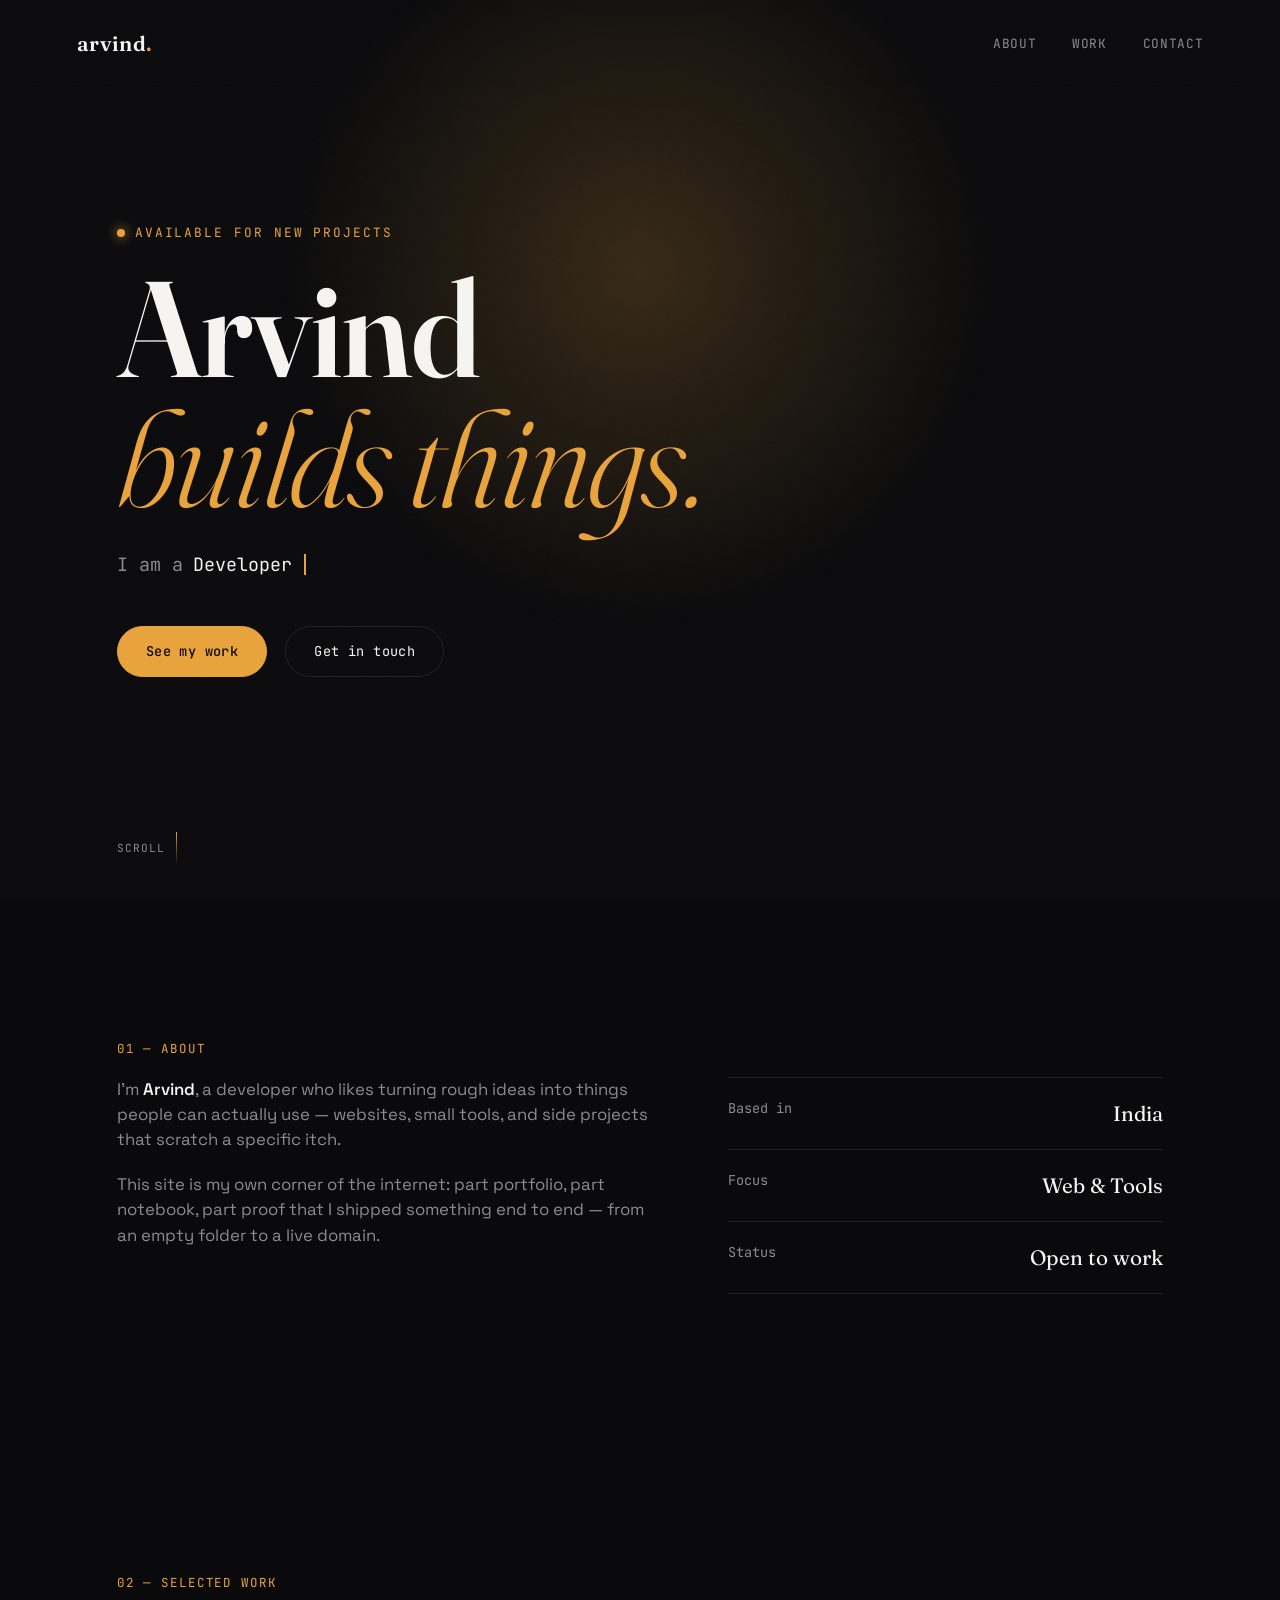
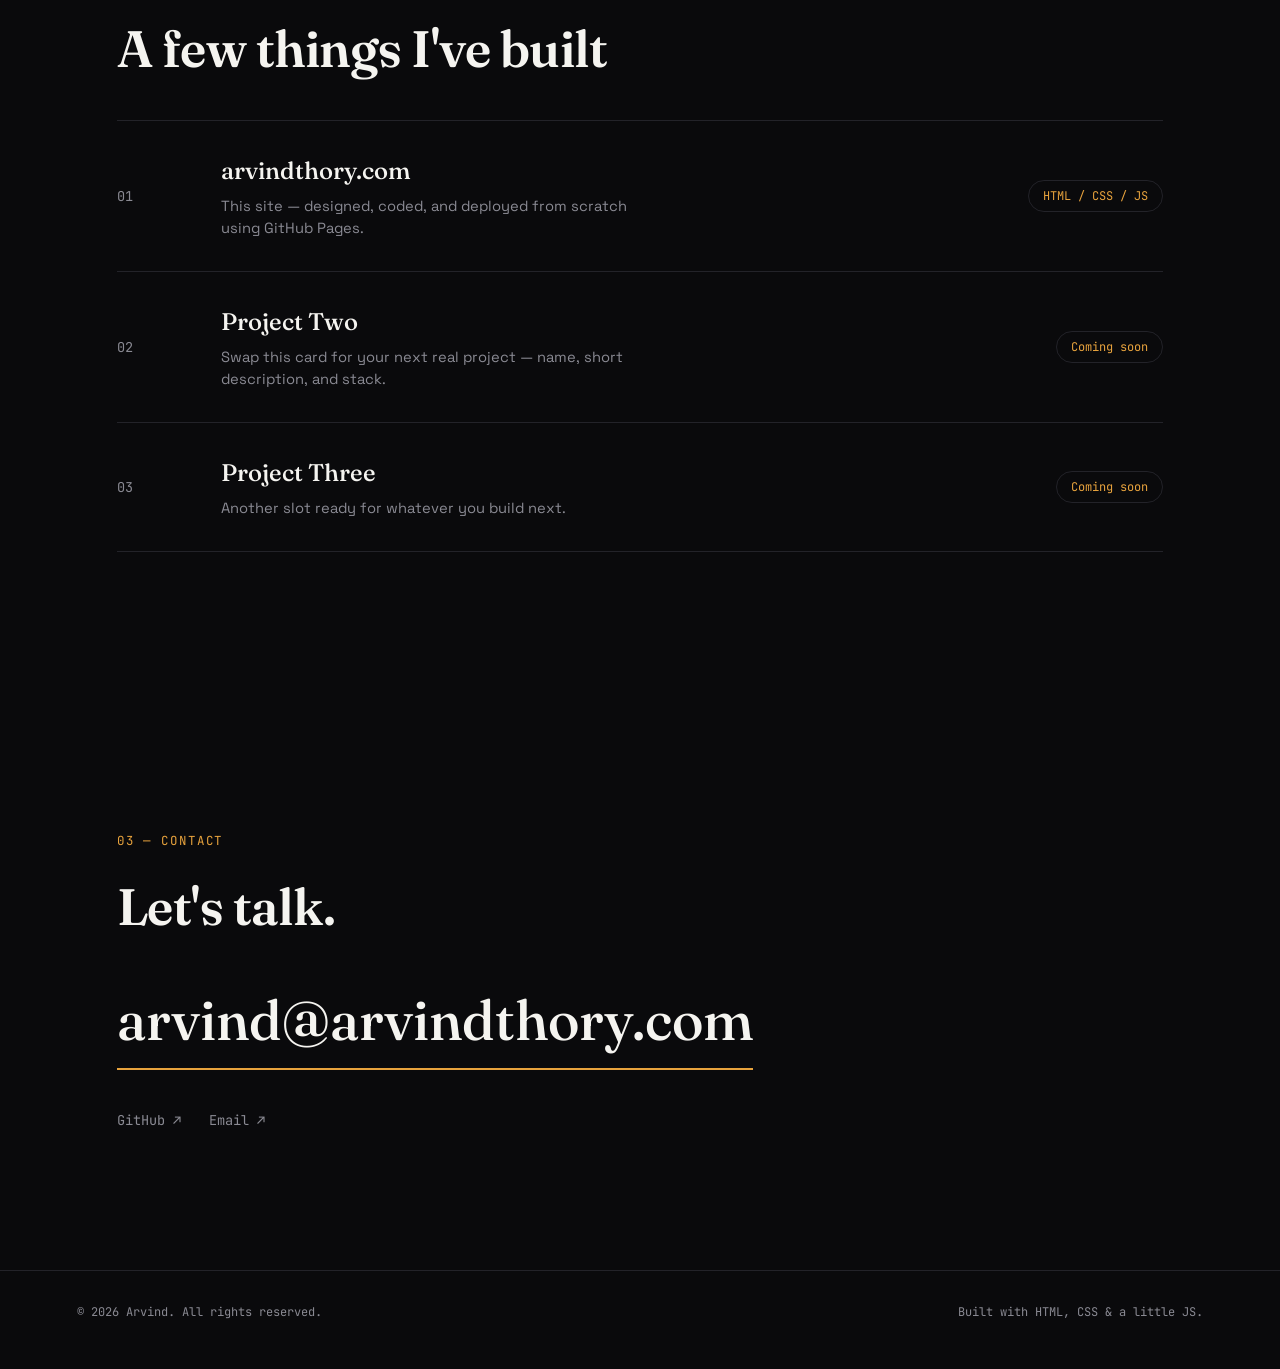
==== index.html @ 9f810dea "First version of my website" ====
<!DOCTYPE html>
<html lang="en">
<head>
<meta charset="UTF-8">
<meta name="viewport" content="width=device-width, initial-scale=1.0">
<title>Arvind — Builder & Developer</title>
<meta name="description" content="Personal site of Arvind — developer, builder, and maker.">
<link rel="preconnect" href="https://fonts.googleapis.com">
<link rel="preconnect" href="https://fonts.gstatic.com" crossorigin>
<link href="https://fonts.googleapis.com/css2?family=Fraunces:opsz,wght@9..144,300;9..144,500;9..144,600;9..144,700&family=Space+Grotesk:wght@400;500;600&family=JetBrains+Mono:wght@400;500&display=swap" rel="stylesheet">
<style>
  :root{
    --bg:#0a0a0c;
    --surface:#131317;
    --surface-2:#1a1a20;
    --text:#f5f4f0;
    --muted:#8a8a93;
    --line:#232329;
    --accent:#e8a33d;
    --accent-dim:#e8a33d33;
    --serif:'Fraunces', serif;
    --sans:'Space Grotesk', sans-serif;
    --mono:'JetBrains Mono', monospace;
  }

  *{ margin:0; padding:0; box-sizing:border-box; }

  html{ scroll-behavior:smooth; }

  body{
    background:var(--bg);
    color:var(--text);
    font-family:var(--sans);
    line-height:1.5;
    overflow-x:hidden;
  }

  a{ color:inherit; text-decoration:none; }

  ::selection{ background:var(--accent); color:#0a0a0c; }

  /* ---------- glow / signature background ---------- */
  #glow{
    position:fixed;
    inset:0;
    z-index:0;
    pointer-events:none;
    background:
      radial-gradient(600px circle at var(--x,50%) var(--y,30%), var(--accent-dim), transparent 60%);
    transition:background 0.2s ease-out;
  }

  .noise{
    position:fixed;
    inset:0;
    z-index:1;
    pointer-events:none;
    opacity:0.035;
    background-image:url("data:image/svg+xml,%3Csvg xmlns='http://www.w3.org/2000/svg' width='120' height='120'%3E%3Cfilter id='n'%3E%3CfeTurbulence type='fractalNoise' baseFrequency='0.9' numOctaves='2' stitchTiles='stitch'/%3E%3C/filter%3E%3Crect width='100%25' height='100%25' filter='url(%23n)'/%3E%3C/svg%3E");
  }

  /* ---------- nav ---------- */
  nav{
    position:fixed;
    top:0; left:0; right:0;
    z-index:50;
    display:flex;
    align-items:center;
    justify-content:space-between;
    padding:28px 6vw;
    backdrop-filter:blur(6px);
  }

  .logo{
    font-family:var(--serif);
    font-weight:600;
    font-size:1.3rem;
    letter-spacing:0.02em;
  }

  .logo span{ color:var(--accent); }

  .nav-links{
    display:flex;
    gap:36px;
    font-family:var(--mono);
    font-size:0.8rem;
    letter-spacing:0.05em;
    text-transform:uppercase;
    color:var(--muted);
  }

  .nav-links a{ transition:color 0.2s ease; }
  .nav-links a:hover{ color:var(--text); }

  @media(max-width:640px){
    .nav-links{ display:none; }
  }

  /* ---------- hero ---------- */
  .hero{
    position:relative;
    z-index:2;
    min-height:100vh;
    display:flex;
    flex-direction:column;
    justify-content:center;
    padding:0 6vw;
  }

  .eyebrow{
    font-family:var(--mono);
    font-size:0.8rem;
    letter-spacing:0.15em;
    text-transform:uppercase;
    color:var(--accent);
    margin-bottom:22px;
    display:flex;
    align-items:center;
    gap:10px;
  }

  .eyebrow::before{
    content:'';
    width:8px; height:8px;
    border-radius:50%;
    background:var(--accent);
    box-shadow:0 0 12px var(--accent);
    animation:pulse 2s infinite ease-in-out;
  }

  @keyframes pulse{
    0%,100%{ opacity:1; }
    50%{ opacity:0.4; }
  }

  h1{
    font-family:var(--serif);
    font-weight:600;
    font-size:clamp(3.2rem, 11vw, 8.5rem);
    line-height:0.95;
    letter-spacing:-0.01em;
  }

  h1 em{
    font-style:italic;
    font-weight:300;
    color:var(--accent);
  }

  .role-line{
    margin-top:28px;
    font-family:var(--mono);
    font-size:clamp(0.95rem, 2vw, 1.15rem);
    color:var(--muted);
    display:flex;
    gap:10px;
    align-items:center;
  }

  #role{ color:var(--text); }

  .cursor{
    display:inline-block;
    width:2px;
    height:1.1em;
    background:var(--accent);
    vertical-align:middle;
    margin-left:2px;
    animation:blink 1s steps(1) infinite;
  }

  @keyframes blink{ 50%{ opacity:0; } }

  .hero-actions{
    margin-top:48px;
    display:flex;
    gap:18px;
    flex-wrap:wrap;
  }

  .btn{
    padding:14px 28px;
    border-radius:999px;
    font-family:var(--mono);
    font-size:0.85rem;
    letter-spacing:0.03em;
    border:1px solid var(--line);
    transition:all 0.25s ease;
  }

  .btn-solid{
    background:var(--accent);
    color:#0a0a0c;
    border-color:var(--accent);
    font-weight:500;
  }

  .btn-solid:hover{ transform:translateY(-2px); box-shadow:0 8px 24px var(--accent-dim); }

  .btn-ghost:hover{ border-color:var(--accent); color:var(--accent); }

  .scroll-hint{
    position:absolute;
    bottom:36px;
    left:6vw;
    font-family:var(--mono);
    font-size:0.7rem;
    color:var(--muted);
    letter-spacing:0.1em;
    text-transform:uppercase;
    display:flex;
    align-items:center;
    gap:10px;
  }

  .scroll-hint::after{
    content:'';
    width:1px; height:32px;
    background:linear-gradient(var(--accent), transparent);
    animation:drop 1.8s infinite ease-in-out;
  }

  @keyframes drop{
    0%{ transform:scaleY(0); transform-origin:top; }
    50%{ transform:scaleY(1); transform-origin:top; }
    50.1%{ transform-origin:bottom; }
    100%{ transform:scaleY(0); transform-origin:bottom; }
  }

  /* ---------- section shared ---------- */
  section{
    position:relative;
    z-index:2;
    padding:140px 6vw;
    max-width:1200px;
    margin:0 auto;
  }

  .label{
    font-family:var(--mono);
    font-size:0.78rem;
    letter-spacing:0.15em;
    text-transform:uppercase;
    color:var(--accent);
    margin-bottom:18px;
  }

  h2{
    font-family:var(--serif);
    font-weight:600;
    font-size:clamp(2rem, 4.5vw, 3.2rem);
    margin-bottom:32px;
    letter-spacing:-0.01em;
  }

  /* ---------- about ---------- */
  .about-grid{
    display:grid;
    grid-template-columns:1.1fr 0.9fr;
    gap:80px;
    align-items:start;
  }

  @media(max-width:800px){
    .about-grid{ grid-template-columns:1fr; gap:40px; }
  }

  .about-text p{
    color:var(--muted);
    font-size:1.05rem;
    max-width:52ch;
    margin-bottom:20px;
  }

  .about-text strong{ color:var(--text); font-weight:600; }

  .stat-list{
    display:flex;
    flex-direction:column;
    gap:0;
    border-top:1px solid var(--line);
  }

  .stat{
    display:flex;
    justify-content:space-between;
    padding:20px 0;
    border-bottom:1px solid var(--line);
  }

  .stat-label{ color:var(--muted); font-family:var(--mono); font-size:0.85rem; }
  .stat-value{ font-family:var(--serif); font-size:1.3rem; }

  /* ---------- work ---------- */
  .work-list{
    display:flex;
    flex-direction:column;
  }

  .work-item{
    display:grid;
    grid-template-columns:80px 1fr auto;
    gap:24px;
    align-items:center;
    padding:32px 0;
    border-top:1px solid var(--line);
    transition:padding-left 0.3s ease;
  }

  .work-list .work-item:last-child{ border-bottom:1px solid var(--line); }

  .work-item:hover{
    padding-left:16px;
    background:linear-gradient(90deg, var(--accent-dim), transparent);
  }

  .work-index{
    font-family:var(--mono);
    color:var(--muted);
    font-size:0.85rem;
  }

  .work-name{
    font-family:var(--serif);
    font-size:1.5rem;
    font-weight:500;
  }

  .work-desc{
    color:var(--muted);
    font-size:0.92rem;
    margin-top:6px;
    max-width:48ch;
  }

  .work-tag{
    font-family:var(--mono);
    font-size:0.75rem;
    color:var(--accent);
    white-space:nowrap;
    border:1px solid var(--line);
    padding:6px 14px;
    border-radius:999px;
  }

  @media(max-width:700px){
    .work-item{ grid-template-columns:1fr; gap:8px; }
    .work-tag{ width:fit-content; }
  }

  /* ---------- contact ---------- */
  .contact-block{
    text-align:left;
  }

  .contact-email{
    font-family:var(--serif);
    font-size:clamp(1.8rem, 6vw, 3.5rem);
    font-weight:500;
    display:inline-block;
    border-bottom:2px solid var(--accent);
    padding-bottom:6px;
    transition:color 0.25s ease;
  }

  .contact-email:hover{ color:var(--accent); }

  .contact-links{
    margin-top:40px;
    display:flex;
    gap:28px;
    flex-wrap:wrap;
  }

  .contact-links a{
    font-family:var(--mono);
    font-size:0.85rem;
    color:var(--muted);
    display:flex;
    align-items:center;
    gap:8px;
  }

  .contact-links a:hover{ color:var(--text); }

  footer{
    position:relative;
    z-index:2;
    padding:32px 6vw 48px;
    display:flex;
    justify-content:space-between;
    font-family:var(--mono);
    font-size:0.75rem;
    color:var(--muted);
    border-top:1px solid var(--line);
    flex-wrap:wrap;
    gap:12px;
  }

  .reveal{
    opacity:0;
    transform:translateY(24px);
    transition:opacity 0.8s ease, transform 0.8s ease;
  }

  .reveal.in{
    opacity:1;
    transform:translateY(0);
  }
</style>
</head>
<body>

<div id="glow"></div>
<div class="noise"></div>

<nav>
  <div class="logo">arvind<span>.</span></div>
  <div class="nav-links">
    <a href="#about">About</a>
    <a href="#work">Work</a>
    <a href="#contact">Contact</a>
  </div>
</nav>

<section class="hero">
  <div class="eyebrow">Available for new projects</div>
  <h1>Arvind<br><em>builds things.</em></h1>
  <div class="role-line">
    <span>I am a</span><span id="role">Developer</span><span class="cursor"></span>
  </div>
  <div class="hero-actions">
    <a href="#work" class="btn btn-solid">See my work</a>
    <a href="#contact" class="btn btn-ghost">Get in touch</a>
  </div>
  <div class="scroll-hint">Scroll</div>
</section>

<section id="about">
  <div class="label">01 — About</div>
  <div class="about-grid reveal">
    <div class="about-text">
      <p>I'm <strong>Arvind</strong>, a developer who likes turning rough ideas into things people can actually use — websites, small tools, and side projects that scratch a specific itch.</p>
      <p>This site is my own corner of the internet: part portfolio, part notebook, part proof that I shipped something end to end — from an empty folder to a live domain.</p>
    </div>
    <div class="stat-list">
      <div class="stat"><span class="stat-label">Based in</span><span class="stat-value">India</span></div>
      <div class="stat"><span class="stat-label">Focus</span><span class="stat-value">Web & Tools</span></div>
      <div class="stat"><span class="stat-label">Status</span><span class="stat-value">Open to work</span></div>
    </div>
  </div>
</section>

<section id="work">
  <div class="label">02 — Selected work</div>
  <h2 class="reveal">A few things I've built</h2>
  <div class="work-list reveal">
    <div class="work-item">
      <span class="work-index">01</span>
      <div>
        <div class="work-name">arvindthory.com</div>
        <div class="work-desc">This site — designed, coded, and deployed from scratch using GitHub Pages.</div>
      </div>
      <span class="work-tag">HTML / CSS / JS</span>
    </div>
    <div class="work-item">
      <span class="work-index">02</span>
      <div>
        <div class="work-name">Project Two</div>
        <div class="work-desc">Swap this card for your next real project — name, short description, and stack.</div>
      </div>
      <span class="work-tag">Coming soon</span>
    </div>
    <div class="work-item">
      <span class="work-index">03</span>
      <div>
        <div class="work-name">Project Three</div>
        <div class="work-desc">Another slot ready for whatever you build next.</div>
      </div>
      <span class="work-tag">Coming soon</span>
    </div>
  </div>
</section>

<section id="contact">
  <div class="label">03 — Contact</div>
  <div class="contact-block reveal">
    <h2>Let's talk.</h2>
    <a class="contact-email" href="mailto:arvind@arvindthory.com">arvind@arvindthory.com</a>
    <div class="contact-links">
      <a href="https://github.com/arvind" target="_blank" rel="noopener">GitHub ↗</a>
      <a href="mailto:arvind@arvindthory.com">Email ↗</a>
    </div>
  </div>
</section>

<footer>
  <span>© <span id="year"></span> Arvind. All rights reserved.</span>
  <span>Built with HTML, CSS & a little JS.</span>
</footer>

<script>
  // Rotating role text
  const roles = ["Developer", "Builder", "Problem Solver", "Learner"];
  const roleEl = document.getElementById('role');
  let ri = 0, ci = 0, deleting = false;

  function typeLoop(){
    const current = roles[ri];
    if(!deleting){
      ci++;
      roleEl.textContent = current.slice(0, ci);
      if(ci === current.length){
        deleting = true;
        setTimeout(typeLoop, 1400);
        return;
      }
    } else {
      ci--;
      roleEl.textContent = current.slice(0, ci);
      if(ci === 0){
        deleting = false;
        ri = (ri + 1) % roles.length;
      }
    }
    setTimeout(typeLoop, deleting ? 45 : 80);
  }
  typeLoop();

  // Glow follows mouse
  const glow = document.getElementById('glow');
  window.addEventListener('mousemove', (e) => {
    const x = (e.clientX / window.innerWidth) * 100;
    const y = (e.clientY / window.innerHeight) * 100;
    glow.style.setProperty('--x', x + '%');
    glow.style.setProperty('--y', y + '%');
  });

  // Reveal on scroll
  const revealEls = document.querySelectorAll('.reveal');
  const observer = new IntersectionObserver((entries) => {
    entries.forEach(entry => {
      if(entry.isIntersecting){
        entry.target.classList.add('in');
        observer.unobserve(entry.target);
      }
    });
  }, { threshold: 0.15 });
  revealEls.forEach(el => observer.observe(el));

  // Footer year
  document.getElementById('year').textContent = new Date().getFullYear();
</script>

</body>
</html>
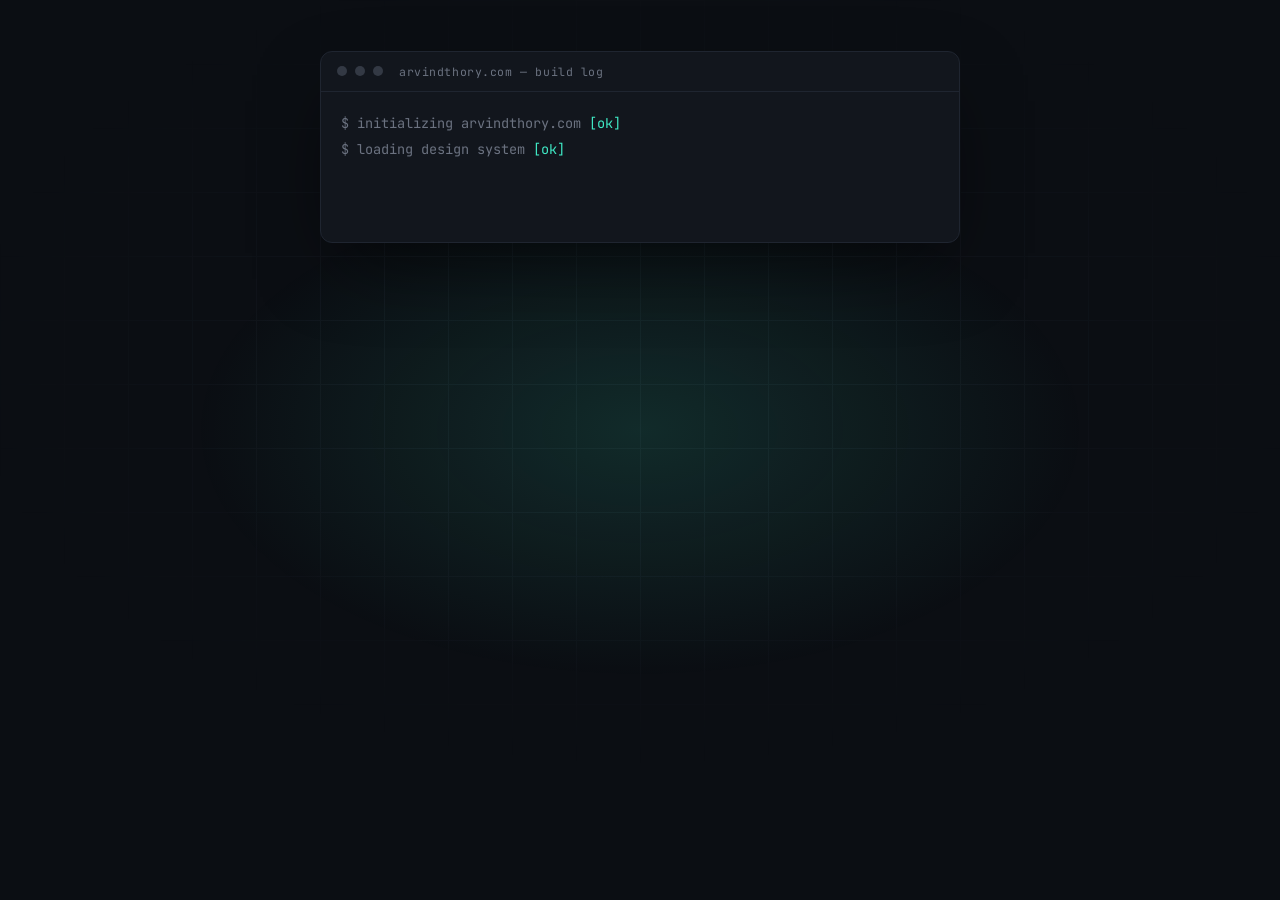
==== commit 3801f883: "Add coming soon page" ====
--- a/index.html
+++ b/index.html
@@ -3,553 +3,375 @@
 <head>
 <meta charset="UTF-8">
 <meta name="viewport" content="width=device-width, initial-scale=1.0">
-<title>Arvind — Builder & Developer</title>
-<meta name="description" content="Personal site of Arvind — developer, builder, and maker.">
+<title>Arvind — Coming Soon</title>
+<meta name="description" content="Arvind's site is being built. Coming soon.">
 <link rel="preconnect" href="https://fonts.googleapis.com">
 <link rel="preconnect" href="https://fonts.gstatic.com" crossorigin>
-<link href="https://fonts.googleapis.com/css2?family=Fraunces:opsz,wght@9..144,300;9..144,500;9..144,600;9..144,700&family=Space+Grotesk:wght@400;500;600&family=JetBrains+Mono:wght@400;500&display=swap" rel="stylesheet">
+<link href="https://fonts.googleapis.com/css2?family=Space+Grotesk:wght@400;500;600;700&family=JetBrains+Mono:wght@400;500&display=swap" rel="stylesheet">
 <style>
   :root{
-    --bg:#0a0a0c;
-    --surface:#131317;
-    --surface-2:#1a1a20;
-    --text:#f5f4f0;
-    --muted:#8a8a93;
-    --line:#232329;
-    --accent:#e8a33d;
-    --accent-dim:#e8a33d33;
-    --serif:'Fraunces', serif;
+    --bg:#0b0e13;
+    --surface:#12161d;
+    --line:#1f2530;
+    --text:#eef1f5;
+    --muted:#6b7280;
+    --accent:#3fe8c4;
+    --accent-dim:#3fe8c422;
     --sans:'Space Grotesk', sans-serif;
     --mono:'JetBrains Mono', monospace;
   }
 
   *{ margin:0; padding:0; box-sizing:border-box; }
 
-  html{ scroll-behavior:smooth; }
+  html,body{ height:100%; }
 
   body{
     background:var(--bg);
     color:var(--text);
     font-family:var(--sans);
-    line-height:1.5;
-    overflow-x:hidden;
-  }
-
-  a{ color:inherit; text-decoration:none; }
-
-  ::selection{ background:var(--accent); color:#0a0a0c; }
-
-  /* ---------- glow / signature background ---------- */
-  #glow{
+    display:flex;
+    align-items:center;
+    justify-content:center;
+    min-height:100vh;
+    padding:24px;
+    position:relative;
+    overflow:hidden;
+  }
+
+  a{ color:inherit; }
+
+  /* faint grid backdrop */
+  .grid-bg{
     position:fixed;
     inset:0;
     z-index:0;
+    background-image:
+      linear-gradient(var(--line) 1px, transparent 1px),
+      linear-gradient(90deg, var(--line) 1px, transparent 1px);
+    background-size:64px 64px;
+    opacity:0.35;
+    mask-image:radial-gradient(ellipse 70% 60% at 50% 40%, black 30%, transparent 75%);
+  }
+
+  .glow{
+    position:fixed;
+    top:20%; left:50%;
+    width:900px; height:500px;
+    transform:translateX(-50%);
+    background:radial-gradient(ellipse, var(--accent-dim), transparent 70%);
+    z-index:0;
     pointer-events:none;
-    background:
-      radial-gradient(600px circle at var(--x,50%) var(--y,30%), var(--accent-dim), transparent 60%);
-    transition:background 0.2s ease-out;
-  }
-
-  .noise{
-    position:fixed;
-    inset:0;
-    z-index:1;
-    pointer-events:none;
-    opacity:0.035;
-    background-image:url("data:image/svg+xml,%3Csvg xmlns='http://www.w3.org/2000/svg' width='120' height='120'%3E%3Cfilter id='n'%3E%3CfeTurbulence type='fractalNoise' baseFrequency='0.9' numOctaves='2' stitchTiles='stitch'/%3E%3C/filter%3E%3Crect width='100%25' height='100%25' filter='url(%23n)'/%3E%3C/svg%3E");
-  }
-
-  /* ---------- nav ---------- */
-  nav{
-    position:fixed;
-    top:0; left:0; right:0;
-    z-index:50;
-    display:flex;
-    align-items:center;
-    justify-content:space-between;
-    padding:28px 6vw;
-    backdrop-filter:blur(6px);
-  }
-
-  .logo{
-    font-family:var(--serif);
-    font-weight:600;
-    font-size:1.3rem;
-    letter-spacing:0.02em;
-  }
-
-  .logo span{ color:var(--accent); }
-
-  .nav-links{
-    display:flex;
-    gap:36px;
-    font-family:var(--mono);
-    font-size:0.8rem;
-    letter-spacing:0.05em;
-    text-transform:uppercase;
-    color:var(--muted);
-  }
-
-  .nav-links a{ transition:color 0.2s ease; }
-  .nav-links a:hover{ color:var(--text); }
-
-  @media(max-width:640px){
-    .nav-links{ display:none; }
-  }
-
-  /* ---------- hero ---------- */
-  .hero{
+  }
+
+  .stage{
     position:relative;
     z-index:2;
-    min-height:100vh;
-    display:flex;
-    flex-direction:column;
-    justify-content:center;
-    padding:0 6vw;
-  }
+    width:100%;
+    max-width:640px;
+  }
+
+  /* ---------- terminal boot block ---------- */
+  .terminal{
+    background:var(--surface);
+    border:1px solid var(--line);
+    border-radius:12px;
+    overflow:hidden;
+    box-shadow:0 30px 80px -20px rgba(0,0,0,0.6);
+  }
+
+  .term-bar{
+    display:flex;
+    align-items:center;
+    gap:8px;
+    padding:12px 16px;
+    border-bottom:1px solid var(--line);
+  }
+
+  .dot{ width:10px; height:10px; border-radius:50%; background:#333944; }
+
+  .term-title{
+    margin-left:8px;
+    font-family:var(--mono);
+    font-size:0.72rem;
+    color:var(--muted);
+    letter-spacing:0.05em;
+  }
+
+  .term-body{
+    padding:22px 20px 26px;
+    font-family:var(--mono);
+    font-size:0.85rem;
+    color:var(--muted);
+    min-height:150px;
+  }
+
+  .term-body .line{
+    opacity:0;
+    margin-bottom:8px;
+    animation:appear 0.3s forwards;
+  }
+
+  .term-body .line .ok{ color:var(--accent); }
+  .term-body .line .path{ color:var(--text); }
+
+  @keyframes appear{ to{ opacity:1; } }
+
+  .cursor-line{
+    display:inline-block;
+    width:8px; height:14px;
+    background:var(--accent);
+    vertical-align:middle;
+    margin-left:4px;
+    animation:blink 0.9s steps(1) infinite;
+  }
+
+  @keyframes blink{ 50%{ opacity:0; } }
+
+  /* ---------- reveal content (hidden until boot finishes) ---------- */
+  .reveal{
+    margin-top:40px;
+    opacity:0;
+    transform:translateY(16px);
+    transition:opacity 0.7s ease, transform 0.7s ease;
+  }
+
+  .reveal.show{ opacity:1; transform:translateY(0); }
 
   .eyebrow{
     font-family:var(--mono);
-    font-size:0.8rem;
+    font-size:0.75rem;
     letter-spacing:0.15em;
     text-transform:uppercase;
     color:var(--accent);
-    margin-bottom:22px;
     display:flex;
     align-items:center;
     gap:10px;
+    margin-bottom:18px;
   }
 
   .eyebrow::before{
     content:'';
-    width:8px; height:8px;
+    width:7px; height:7px;
     border-radius:50%;
     background:var(--accent);
-    box-shadow:0 0 12px var(--accent);
+    box-shadow:0 0 10px var(--accent);
     animation:pulse 2s infinite ease-in-out;
   }
 
-  @keyframes pulse{
-    0%,100%{ opacity:1; }
-    50%{ opacity:0.4; }
-  }
+  @keyframes pulse{ 0%,100%{opacity:1;} 50%{opacity:0.35;} }
 
   h1{
-    font-family:var(--serif);
+    font-size:clamp(2.6rem, 8vw, 4.4rem);
+    font-weight:700;
+    line-height:1;
+    letter-spacing:-0.02em;
+  }
+
+  h1 span{ color:var(--accent); }
+
+  p.sub{
+    margin-top:18px;
+    color:var(--muted);
+    font-size:1.02rem;
+    max-width:46ch;
+    line-height:1.6;
+  }
+
+  /* progress bar */
+  .progress-wrap{
+    margin-top:32px;
+  }
+
+  .progress-labels{
+    display:flex;
+    justify-content:space-between;
+    font-family:var(--mono);
+    font-size:0.72rem;
+    color:var(--muted);
+    margin-bottom:8px;
+    text-transform:uppercase;
+    letter-spacing:0.05em;
+  }
+
+  .progress-track{
+    height:6px;
+    background:var(--surface);
+    border:1px solid var(--line);
+    border-radius:99px;
+    overflow:hidden;
+  }
+
+  .progress-fill{
+    height:100%;
+    width:0%;
+    background:linear-gradient(90deg, var(--accent), #2bb8a0);
+    border-radius:99px;
+    transition:width 1.6s cubic-bezier(.4,0,.2,1);
+  }
+
+  /* notify form */
+  .notify{
+    margin-top:36px;
+    display:flex;
+    gap:10px;
+    flex-wrap:wrap;
+  }
+
+  .notify input{
+    flex:1;
+    min-width:200px;
+    background:var(--surface);
+    border:1px solid var(--line);
+    color:var(--text);
+    padding:14px 16px;
+    border-radius:8px;
+    font-family:var(--sans);
+    font-size:0.92rem;
+    outline:none;
+    transition:border-color 0.2s ease;
+  }
+
+  .notify input:focus{ border-color:var(--accent); }
+  .notify input::placeholder{ color:var(--muted); }
+
+  .notify button{
+    padding:14px 24px;
+    border-radius:8px;
+    border:1px solid var(--accent);
+    background:var(--accent);
+    color:#0b0e13;
+    font-family:var(--sans);
     font-weight:600;
-    font-size:clamp(3.2rem, 11vw, 8.5rem);
-    line-height:0.95;
-    letter-spacing:-0.01em;
-  }
-
-  h1 em{
-    font-style:italic;
-    font-weight:300;
+    font-size:0.92rem;
+    cursor:pointer;
+    transition:transform 0.2s ease, opacity 0.2s ease;
+  }
+
+  .notify button:hover{ transform:translateY(-2px); }
+
+  .notify-msg{
+    margin-top:12px;
+    font-family:var(--mono);
+    font-size:0.78rem;
     color:var(--accent);
-  }
-
-  .role-line{
-    margin-top:28px;
-    font-family:var(--mono);
-    font-size:clamp(0.95rem, 2vw, 1.15rem);
-    color:var(--muted);
-    display:flex;
-    gap:10px;
-    align-items:center;
-  }
-
-  #role{ color:var(--text); }
-
-  .cursor{
-    display:inline-block;
-    width:2px;
-    height:1.1em;
-    background:var(--accent);
-    vertical-align:middle;
-    margin-left:2px;
-    animation:blink 1s steps(1) infinite;
-  }
-
-  @keyframes blink{ 50%{ opacity:0; } }
-
-  .hero-actions{
-    margin-top:48px;
-    display:flex;
-    gap:18px;
-    flex-wrap:wrap;
-  }
-
-  .btn{
-    padding:14px 28px;
-    border-radius:999px;
-    font-family:var(--mono);
-    font-size:0.85rem;
-    letter-spacing:0.03em;
-    border:1px solid var(--line);
-    transition:all 0.25s ease;
-  }
-
-  .btn-solid{
-    background:var(--accent);
-    color:#0a0a0c;
-    border-color:var(--accent);
-    font-weight:500;
-  }
-
-  .btn-solid:hover{ transform:translateY(-2px); box-shadow:0 8px 24px var(--accent-dim); }
-
-  .btn-ghost:hover{ border-color:var(--accent); color:var(--accent); }
-
-  .scroll-hint{
-    position:absolute;
-    bottom:36px;
-    left:6vw;
-    font-family:var(--mono);
-    font-size:0.7rem;
-    color:var(--muted);
-    letter-spacing:0.1em;
-    text-transform:uppercase;
-    display:flex;
-    align-items:center;
-    gap:10px;
-  }
-
-  .scroll-hint::after{
-    content:'';
-    width:1px; height:32px;
-    background:linear-gradient(var(--accent), transparent);
-    animation:drop 1.8s infinite ease-in-out;
-  }
-
-  @keyframes drop{
-    0%{ transform:scaleY(0); transform-origin:top; }
-    50%{ transform:scaleY(1); transform-origin:top; }
-    50.1%{ transform-origin:bottom; }
-    100%{ transform:scaleY(0); transform-origin:bottom; }
-  }
-
-  /* ---------- section shared ---------- */
-  section{
-    position:relative;
-    z-index:2;
-    padding:140px 6vw;
-    max-width:1200px;
-    margin:0 auto;
-  }
-
-  .label{
-    font-family:var(--mono);
-    font-size:0.78rem;
-    letter-spacing:0.15em;
-    text-transform:uppercase;
-    color:var(--accent);
-    margin-bottom:18px;
-  }
-
-  h2{
-    font-family:var(--serif);
-    font-weight:600;
-    font-size:clamp(2rem, 4.5vw, 3.2rem);
-    margin-bottom:32px;
-    letter-spacing:-0.01em;
-  }
-
-  /* ---------- about ---------- */
-  .about-grid{
-    display:grid;
-    grid-template-columns:1.1fr 0.9fr;
-    gap:80px;
-    align-items:start;
-  }
-
-  @media(max-width:800px){
-    .about-grid{ grid-template-columns:1fr; gap:40px; }
-  }
-
-  .about-text p{
-    color:var(--muted);
-    font-size:1.05rem;
-    max-width:52ch;
-    margin-bottom:20px;
-  }
-
-  .about-text strong{ color:var(--text); font-weight:600; }
-
-  .stat-list{
-    display:flex;
-    flex-direction:column;
-    gap:0;
-    border-top:1px solid var(--line);
-  }
-
-  .stat{
-    display:flex;
-    justify-content:space-between;
-    padding:20px 0;
-    border-bottom:1px solid var(--line);
-  }
-
-  .stat-label{ color:var(--muted); font-family:var(--mono); font-size:0.85rem; }
-  .stat-value{ font-family:var(--serif); font-size:1.3rem; }
-
-  /* ---------- work ---------- */
-  .work-list{
-    display:flex;
-    flex-direction:column;
-  }
-
-  .work-item{
-    display:grid;
-    grid-template-columns:80px 1fr auto;
-    gap:24px;
-    align-items:center;
-    padding:32px 0;
-    border-top:1px solid var(--line);
-    transition:padding-left 0.3s ease;
-  }
-
-  .work-list .work-item:last-child{ border-bottom:1px solid var(--line); }
-
-  .work-item:hover{
-    padding-left:16px;
-    background:linear-gradient(90deg, var(--accent-dim), transparent);
-  }
-
-  .work-index{
-    font-family:var(--mono);
-    color:var(--muted);
-    font-size:0.85rem;
-  }
-
-  .work-name{
-    font-family:var(--serif);
-    font-size:1.5rem;
-    font-weight:500;
-  }
-
-  .work-desc{
-    color:var(--muted);
-    font-size:0.92rem;
-    margin-top:6px;
-    max-width:48ch;
-  }
-
-  .work-tag{
-    font-family:var(--mono);
-    font-size:0.75rem;
-    color:var(--accent);
-    white-space:nowrap;
-    border:1px solid var(--line);
-    padding:6px 14px;
-    border-radius:999px;
-  }
-
-  @media(max-width:700px){
-    .work-item{ grid-template-columns:1fr; gap:8px; }
-    .work-tag{ width:fit-content; }
-  }
-
-  /* ---------- contact ---------- */
-  .contact-block{
-    text-align:left;
-  }
-
-  .contact-email{
-    font-family:var(--serif);
-    font-size:clamp(1.8rem, 6vw, 3.5rem);
-    font-weight:500;
-    display:inline-block;
-    border-bottom:2px solid var(--accent);
-    padding-bottom:6px;
-    transition:color 0.25s ease;
-  }
-
-  .contact-email:hover{ color:var(--accent); }
-
-  .contact-links{
-    margin-top:40px;
-    display:flex;
-    gap:28px;
-    flex-wrap:wrap;
-  }
-
-  .contact-links a{
-    font-family:var(--mono);
-    font-size:0.85rem;
-    color:var(--muted);
-    display:flex;
-    align-items:center;
-    gap:8px;
-  }
-
-  .contact-links a:hover{ color:var(--text); }
+    min-height:1em;
+  }
+
+  .socials{
+    margin-top:44px;
+    display:flex;
+    gap:26px;
+    font-family:var(--mono);
+    font-size:0.8rem;
+    color:var(--muted);
+  }
+
+  .socials a{ transition:color 0.2s ease; }
+  .socials a:hover{ color:var(--accent); }
 
   footer{
-    position:relative;
-    z-index:2;
-    padding:32px 6vw 48px;
-    display:flex;
-    justify-content:space-between;
-    font-family:var(--mono);
-    font-size:0.75rem;
-    color:var(--muted);
-    border-top:1px solid var(--line);
-    flex-wrap:wrap;
-    gap:12px;
-  }
-
-  .reveal{
-    opacity:0;
-    transform:translateY(24px);
-    transition:opacity 0.8s ease, transform 0.8s ease;
-  }
-
-  .reveal.in{
-    opacity:1;
-    transform:translateY(0);
+    margin-top:50px;
+    font-family:var(--mono);
+    font-size:0.72rem;
+    color:var(--muted);
+    opacity:0.7;
   }
 </style>
 </head>
 <body>
 
-<div id="glow"></div>
-<div class="noise"></div>
-
-<nav>
-  <div class="logo">arvind<span>.</span></div>
-  <div class="nav-links">
-    <a href="#about">About</a>
-    <a href="#work">Work</a>
-    <a href="#contact">Contact</a>
+<div class="grid-bg"></div>
+<div class="glow"></div>
+
+<div class="stage">
+
+  <div class="terminal">
+    <div class="term-bar">
+      <span class="dot"></span><span class="dot"></span><span class="dot"></span>
+      <span class="term-title">arvindthory.com — build log</span>
+    </div>
+    <div class="term-body" id="termBody"></div>
   </div>
-</nav>
-
-<section class="hero">
-  <div class="eyebrow">Available for new projects</div>
-  <h1>Arvind<br><em>builds things.</em></h1>
-  <div class="role-line">
-    <span>I am a</span><span id="role">Developer</span><span class="cursor"></span>
-  </div>
-  <div class="hero-actions">
-    <a href="#work" class="btn btn-solid">See my work</a>
-    <a href="#contact" class="btn btn-ghost">Get in touch</a>
-  </div>
-  <div class="scroll-hint">Scroll</div>
-</section>
-
-<section id="about">
-  <div class="label">01 — About</div>
-  <div class="about-grid reveal">
-    <div class="about-text">
-      <p>I'm <strong>Arvind</strong>, a developer who likes turning rough ideas into things people can actually use — websites, small tools, and side projects that scratch a specific itch.</p>
-      <p>This site is my own corner of the internet: part portfolio, part notebook, part proof that I shipped something end to end — from an empty folder to a live domain.</p>
+
+  <div class="reveal" id="revealBlock">
+    <div class="eyebrow">Site under construction</div>
+    <h1>Something's<br><span>brewing.</span></h1>
+    <p class="sub">I'm building arvindthory.com from the ground up — projects, writing, and everything I'm working on. It'll be live soon.</p>
+
+    <div class="progress-wrap">
+      <div class="progress-labels">
+        <span>Progress</span>
+        <span id="progressPct">0%</span>
+      </div>
+      <div class="progress-track">
+        <div class="progress-fill" id="progressFill"></div>
+      </div>
     </div>
-    <div class="stat-list">
-      <div class="stat"><span class="stat-label">Based in</span><span class="stat-value">India</span></div>
-      <div class="stat"><span class="stat-label">Focus</span><span class="stat-value">Web & Tools</span></div>
-      <div class="stat"><span class="stat-label">Status</span><span class="stat-value">Open to work</span></div>
-    </div>
-  </div>
-</section>
-
-<section id="work">
-  <div class="label">02 — Selected work</div>
-  <h2 class="reveal">A few things I've built</h2>
-  <div class="work-list reveal">
-    <div class="work-item">
-      <span class="work-index">01</span>
-      <div>
-        <div class="work-name">arvindthory.com</div>
-        <div class="work-desc">This site — designed, coded, and deployed from scratch using GitHub Pages.</div>
-      </div>
-      <span class="work-tag">HTML / CSS / JS</span>
-    </div>
-    <div class="work-item">
-      <span class="work-index">02</span>
-      <div>
-        <div class="work-name">Project Two</div>
-        <div class="work-desc">Swap this card for your next real project — name, short description, and stack.</div>
-      </div>
-      <span class="work-tag">Coming soon</span>
-    </div>
-    <div class="work-item">
-      <span class="work-index">03</span>
-      <div>
-        <div class="work-name">Project Three</div>
-        <div class="work-desc">Another slot ready for whatever you build next.</div>
-      </div>
-      <span class="work-tag">Coming soon</span>
-    </div>
-  </div>
-</section>
-
-<section id="contact">
-  <div class="label">03 — Contact</div>
-  <div class="contact-block reveal">
-    <h2>Let's talk.</h2>
-    <a class="contact-email" href="mailto:arvind@arvindthory.com">arvind@arvindthory.com</a>
-    <div class="contact-links">
-      <a href="https://github.com/arvind" target="_blank" rel="noopener">GitHub ↗</a>
+
+    <form class="notify" id="notifyForm">
+      <input type="email" id="notifyEmail" placeholder="you@email.com" required>
+      <button type="submit">Notify me</button>
+    </form>
+    <div class="notify-msg" id="notifyMsg"></div>
+
+    <div class="socials">
+      <a href="https://github.com/arvindthory" target="_blank" rel="noopener">GitHub ↗</a>
       <a href="mailto:arvind@arvindthory.com">Email ↗</a>
     </div>
+
+    <footer>© <span id="year"></span> Arvind — built in public.</footer>
   </div>
-</section>
-
-<footer>
-  <span>© <span id="year"></span> Arvind. All rights reserved.</span>
-  <span>Built with HTML, CSS & a little JS.</span>
-</footer>
+
+</div>
 
 <script>
-  // Rotating role text
-  const roles = ["Developer", "Builder", "Problem Solver", "Learner"];
-  const roleEl = document.getElementById('role');
-  let ri = 0, ci = 0, deleting = false;
-
-  function typeLoop(){
-    const current = roles[ri];
-    if(!deleting){
-      ci++;
-      roleEl.textContent = current.slice(0, ci);
-      if(ci === current.length){
-        deleting = true;
-        setTimeout(typeLoop, 1400);
-        return;
-      }
+  const bootLines = [
+    "$ initializing arvindthory.com <span class='ok'>[ok]</span>",
+    "$ loading design system <span class='ok'>[ok]</span>",
+    "$ writing pages <span class='path'>./about ./work ./contact</span>",
+    "$ status: <span class='ok'>almost there...</span>"
+  ];
+
+  const termBody = document.getElementById('termBody');
+  let i = 0;
+
+  function typeNextLine(){
+    if(i < bootLines.length){
+      const el = document.createElement('div');
+      el.className = 'line';
+      el.style.animationDelay = '0s';
+      el.innerHTML = bootLines[i];
+      termBody.appendChild(el);
+      i++;
+      setTimeout(typeNextLine, 480);
     } else {
-      ci--;
-      roleEl.textContent = current.slice(0, ci);
-      if(ci === 0){
-        deleting = false;
-        ri = (ri + 1) % roles.length;
-      }
+      const cursorEl = document.createElement('span');
+      cursorEl.className = 'cursor-line';
+      termBody.appendChild(cursorEl);
+      setTimeout(revealContent, 500);
     }
-    setTimeout(typeLoop, deleting ? 45 : 80);
-  }
-  typeLoop();
-
-  // Glow follows mouse
-  const glow = document.getElementById('glow');
-  window.addEventListener('mousemove', (e) => {
-    const x = (e.clientX / window.innerWidth) * 100;
-    const y = (e.clientY / window.innerHeight) * 100;
-    glow.style.setProperty('--x', x + '%');
-    glow.style.setProperty('--y', y + '%');
+  }
+
+  function revealContent(){
+    document.getElementById('revealBlock').classList.add('show');
+    requestAnimationFrame(() => {
+      setTimeout(() => {
+        const pct = 72; // adjust this number as your real progress changes
+        document.getElementById('progressFill').style.width = pct + '%';
+        document.getElementById('progressPct').textContent = pct + '%';
+      }, 200);
+    });
+  }
+
+  setTimeout(typeNextLine, 300);
+
+  // notify form (front-end only demo — see notes below to wire it up for real)
+  document.getElementById('notifyForm').addEventListener('submit', function(e){
+    e.preventDefault();
+    const msg = document.getElementById('notifyMsg');
+    msg.textContent = "$ saved — I'll email you when it's live.";
   });
 
-  // Reveal on scroll
-  const revealEls = document.querySelectorAll('.reveal');
-  const observer = new IntersectionObserver((entries) => {
-    entries.forEach(entry => {
-      if(entry.isIntersecting){
-        entry.target.classList.add('in');
-        observer.unobserve(entry.target);
-      }
-    });
-  }, { threshold: 0.15 });
-  revealEls.forEach(el => observer.observe(el));
-
-  // Footer year
   document.getElementById('year').textContent = new Date().getFullYear();
 </script>
 
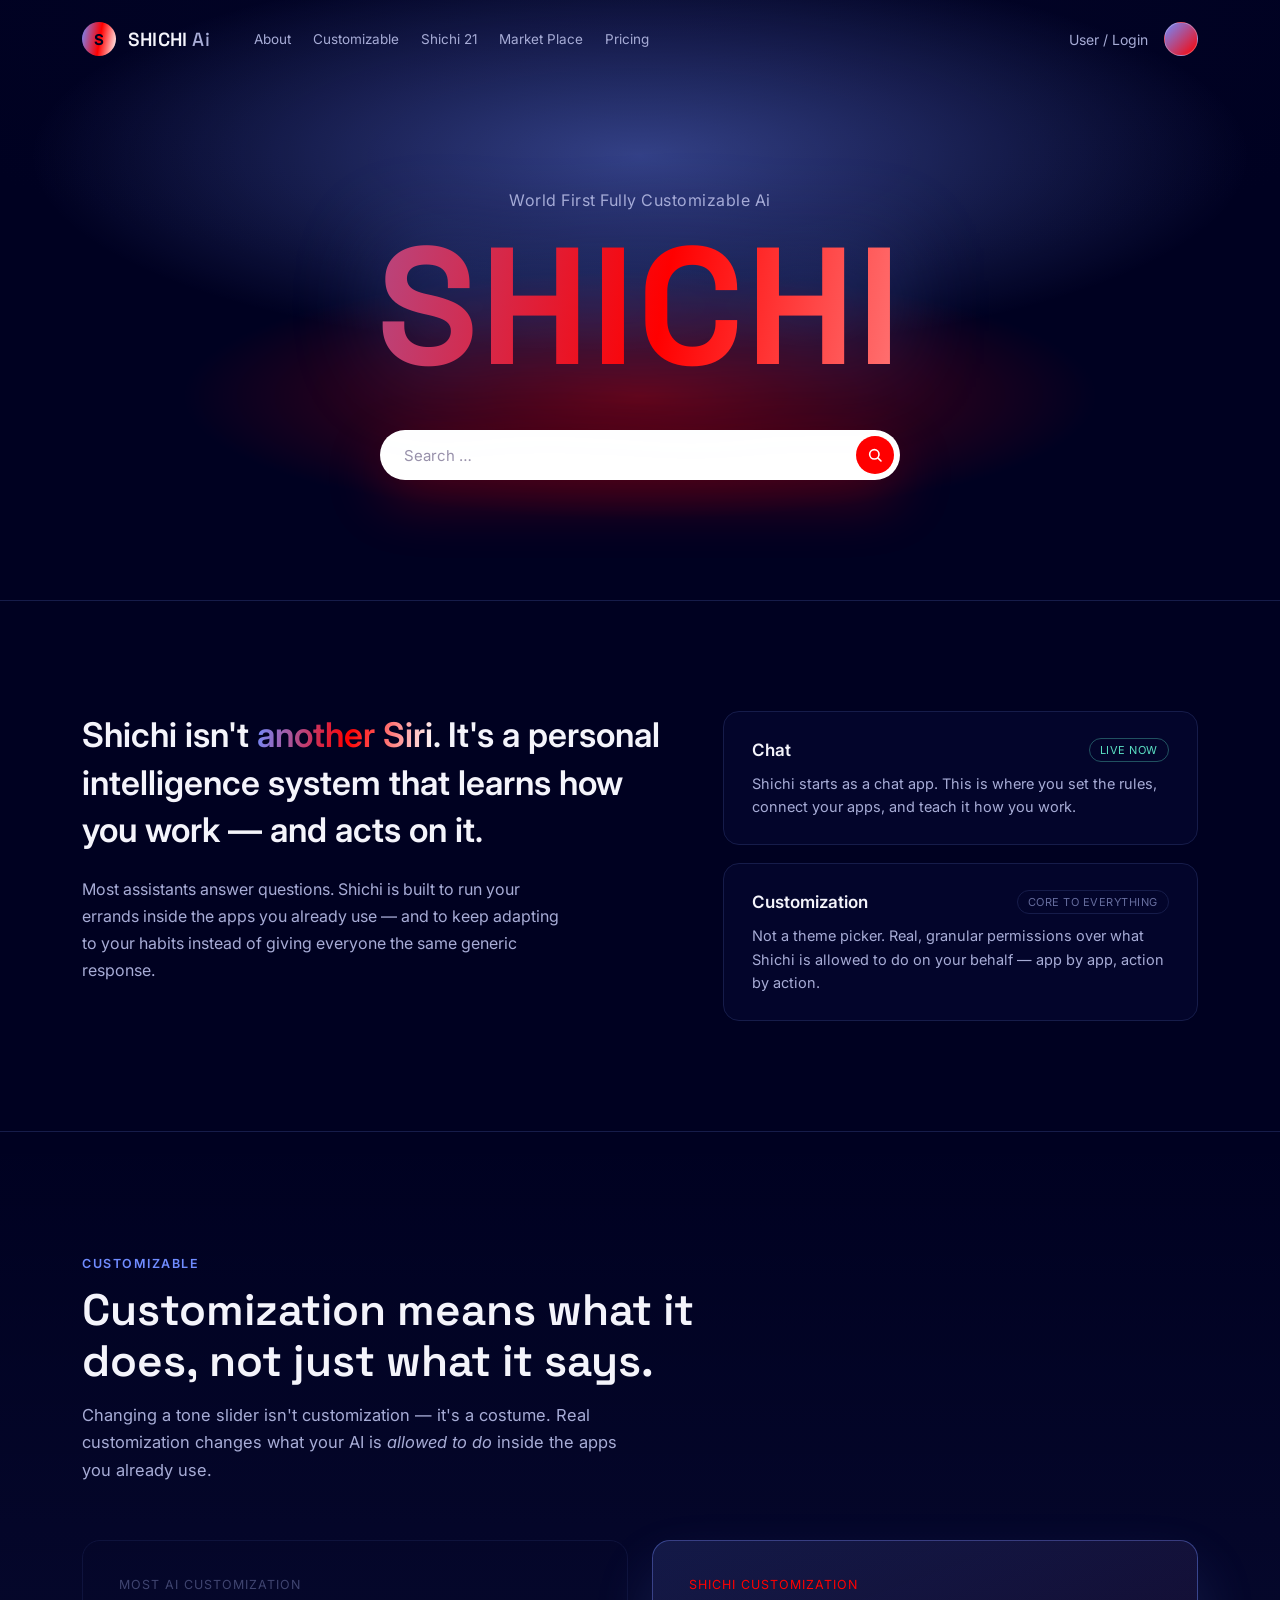
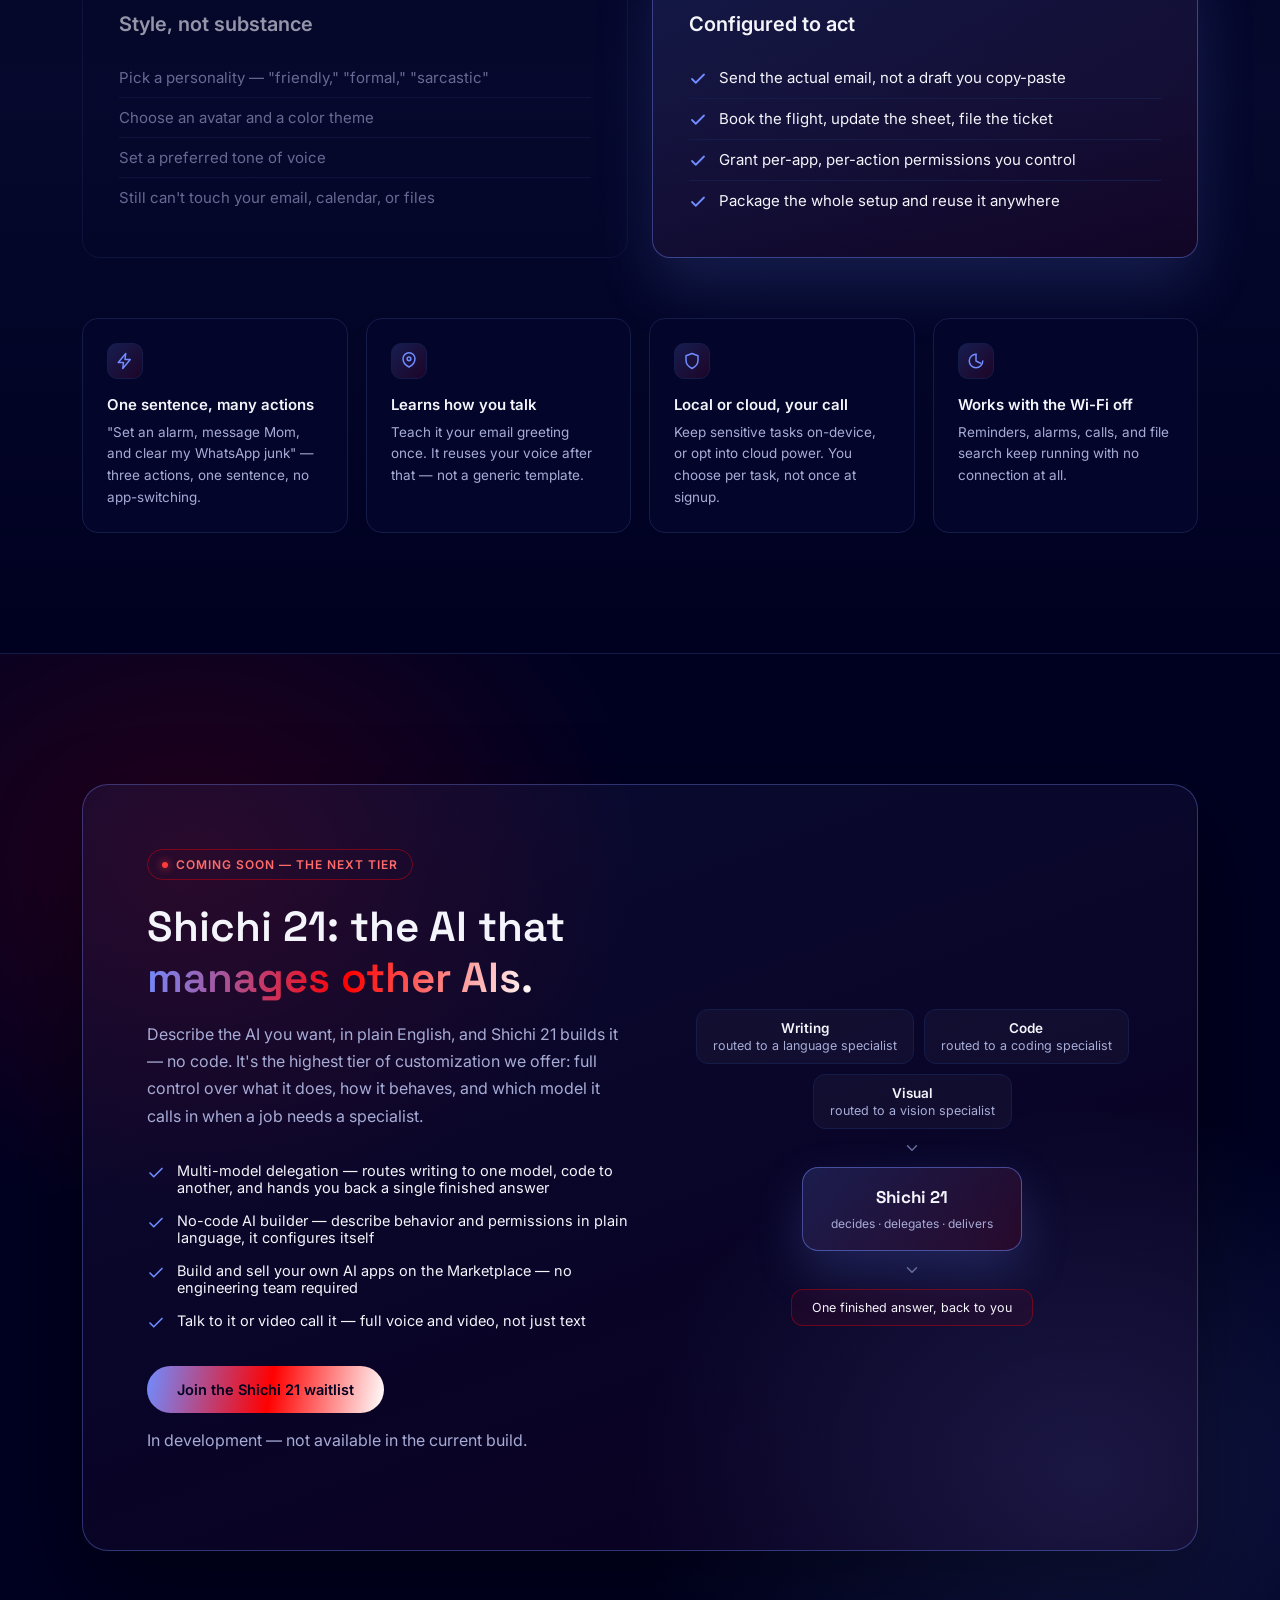
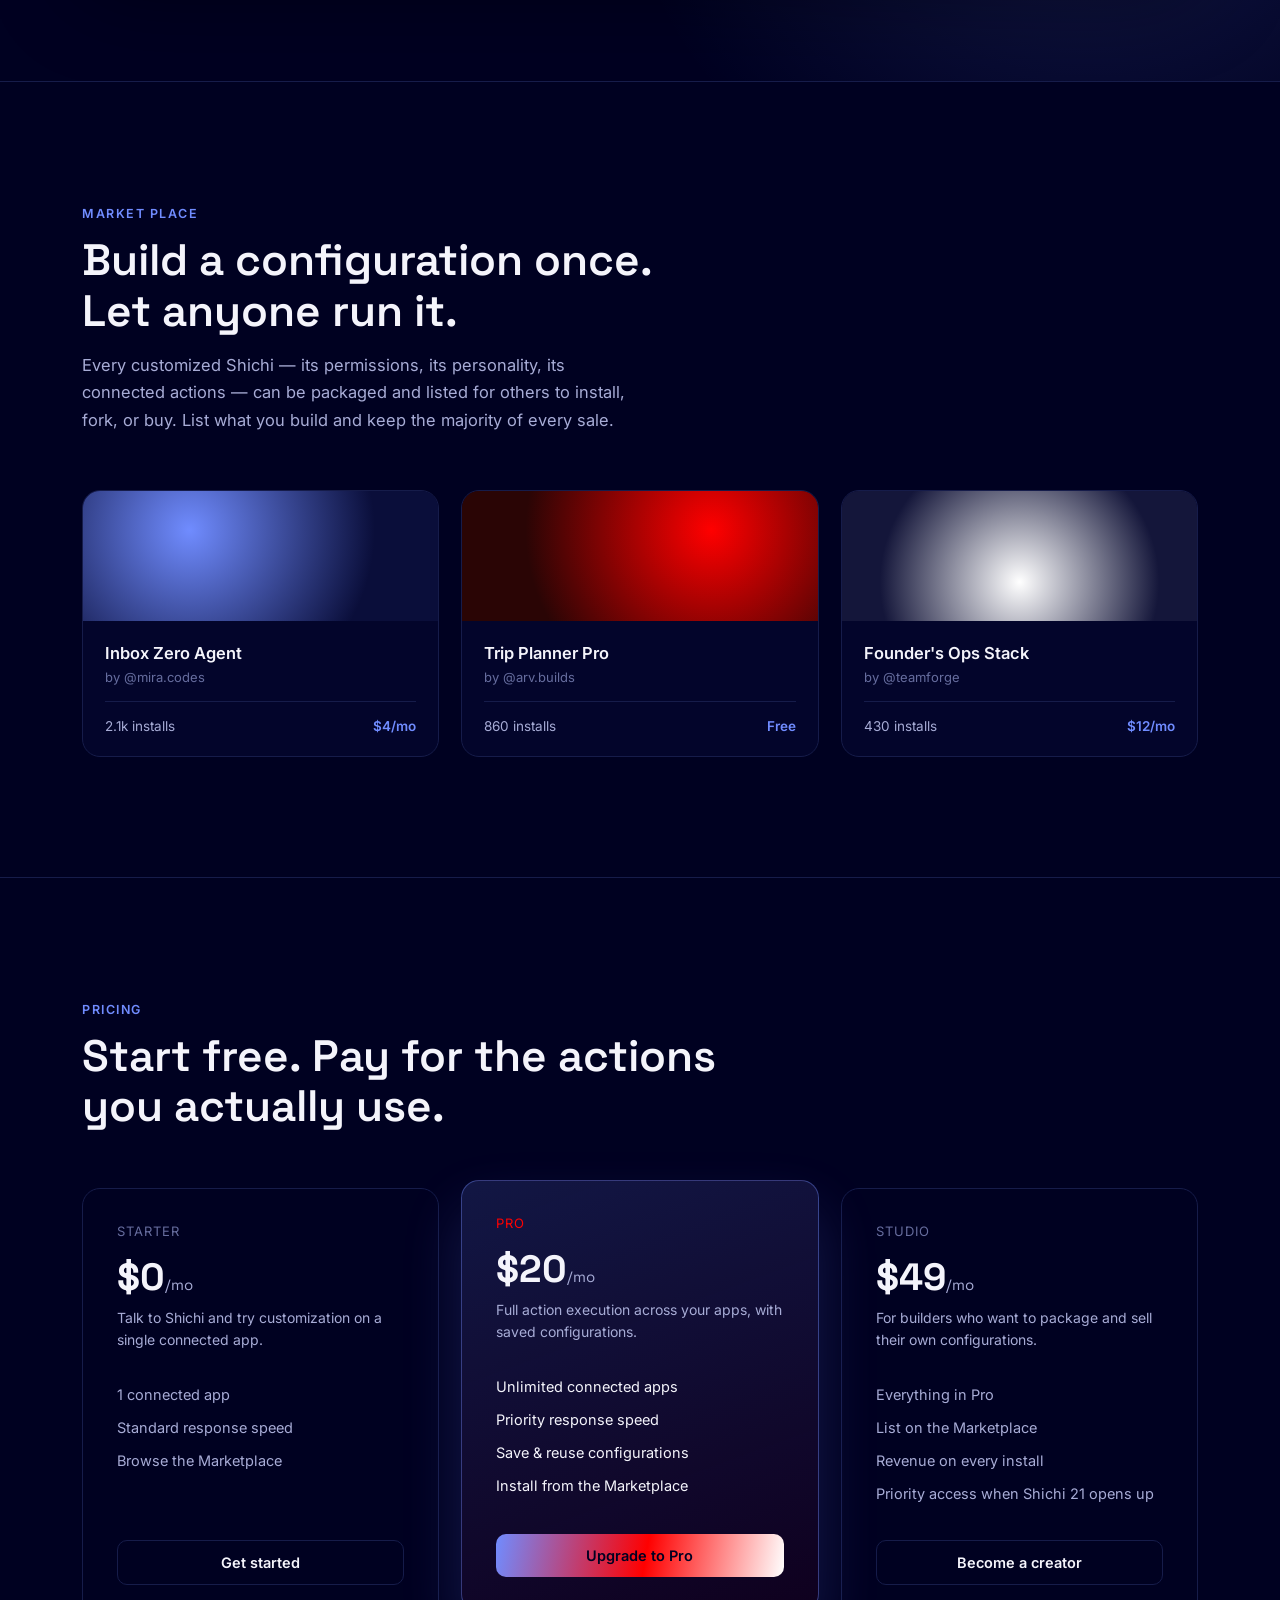
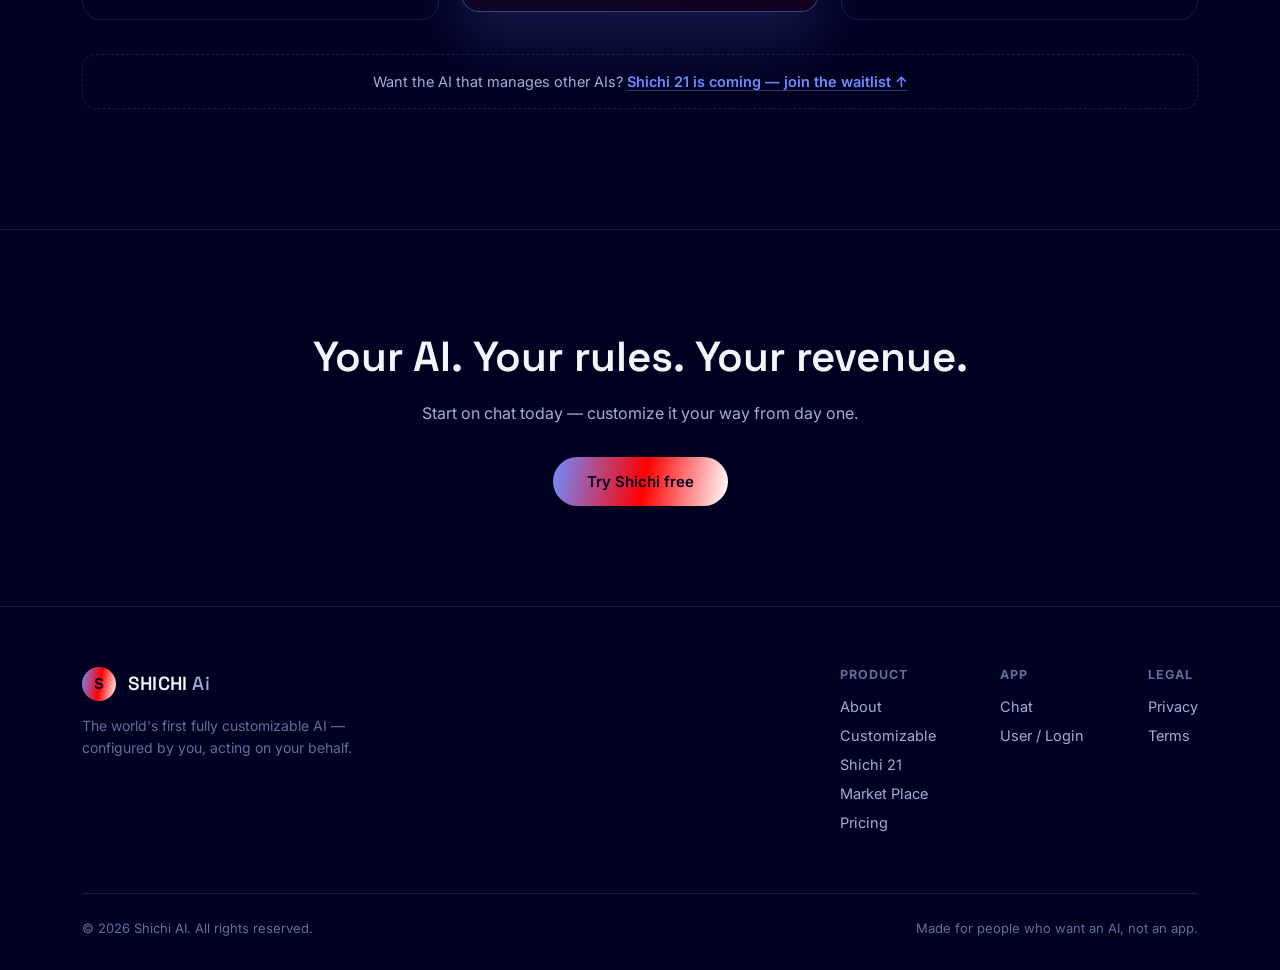
==== commit 7f4fdae6: "Add full Shichi AI multi-page site" ====
--- a/index.html
+++ b/index.html
@@ -3,376 +3,304 @@
 <head>
 <meta charset="UTF-8">
 <meta name="viewport" content="width=device-width, initial-scale=1.0">
-<title>Arvind — Coming Soon</title>
-<meta name="description" content="Arvind's site is being built. Coming soon.">
+<title>Shichi AI — The World's First Fully Customizable AI</title>
 <link rel="preconnect" href="https://fonts.googleapis.com">
 <link rel="preconnect" href="https://fonts.gstatic.com" crossorigin>
-<link href="https://fonts.googleapis.com/css2?family=Space+Grotesk:wght@400;500;600;700&family=JetBrains+Mono:wght@400;500&display=swap" rel="stylesheet">
-<style>
-  :root{
-    --bg:#0b0e13;
-    --surface:#12161d;
-    --line:#1f2530;
-    --text:#eef1f5;
-    --muted:#6b7280;
-    --accent:#3fe8c4;
-    --accent-dim:#3fe8c422;
-    --sans:'Space Grotesk', sans-serif;
-    --mono:'JetBrains Mono', monospace;
-  }
-
-  *{ margin:0; padding:0; box-sizing:border-box; }
-
-  html,body{ height:100%; }
-
-  body{
-    background:var(--bg);
-    color:var(--text);
-    font-family:var(--sans);
-    display:flex;
-    align-items:center;
-    justify-content:center;
-    min-height:100vh;
-    padding:24px;
-    position:relative;
-    overflow:hidden;
-  }
-
-  a{ color:inherit; }
-
-  /* faint grid backdrop */
-  .grid-bg{
-    position:fixed;
-    inset:0;
-    z-index:0;
-    background-image:
-      linear-gradient(var(--line) 1px, transparent 1px),
-      linear-gradient(90deg, var(--line) 1px, transparent 1px);
-    background-size:64px 64px;
-    opacity:0.35;
-    mask-image:radial-gradient(ellipse 70% 60% at 50% 40%, black 30%, transparent 75%);
-  }
-
-  .glow{
-    position:fixed;
-    top:20%; left:50%;
-    width:900px; height:500px;
-    transform:translateX(-50%);
-    background:radial-gradient(ellipse, var(--accent-dim), transparent 70%);
-    z-index:0;
-    pointer-events:none;
-  }
-
-  .stage{
-    position:relative;
-    z-index:2;
-    width:100%;
-    max-width:640px;
-  }
-
-  /* ---------- terminal boot block ---------- */
-  .terminal{
-    background:var(--surface);
-    border:1px solid var(--line);
-    border-radius:12px;
-    overflow:hidden;
-    box-shadow:0 30px 80px -20px rgba(0,0,0,0.6);
-  }
-
-  .term-bar{
-    display:flex;
-    align-items:center;
-    gap:8px;
-    padding:12px 16px;
-    border-bottom:1px solid var(--line);
-  }
-
-  .dot{ width:10px; height:10px; border-radius:50%; background:#333944; }
-
-  .term-title{
-    margin-left:8px;
-    font-family:var(--mono);
-    font-size:0.72rem;
-    color:var(--muted);
-    letter-spacing:0.05em;
-  }
-
-  .term-body{
-    padding:22px 20px 26px;
-    font-family:var(--mono);
-    font-size:0.85rem;
-    color:var(--muted);
-    min-height:150px;
-  }
-
-  .term-body .line{
-    opacity:0;
-    margin-bottom:8px;
-    animation:appear 0.3s forwards;
-  }
-
-  .term-body .line .ok{ color:var(--accent); }
-  .term-body .line .path{ color:var(--text); }
-
-  @keyframes appear{ to{ opacity:1; } }
-
-  .cursor-line{
-    display:inline-block;
-    width:8px; height:14px;
-    background:var(--accent);
-    vertical-align:middle;
-    margin-left:4px;
-    animation:blink 0.9s steps(1) infinite;
-  }
-
-  @keyframes blink{ 50%{ opacity:0; } }
-
-  /* ---------- reveal content (hidden until boot finishes) ---------- */
-  .reveal{
-    margin-top:40px;
-    opacity:0;
-    transform:translateY(16px);
-    transition:opacity 0.7s ease, transform 0.7s ease;
-  }
-
-  .reveal.show{ opacity:1; transform:translateY(0); }
-
-  .eyebrow{
-    font-family:var(--mono);
-    font-size:0.75rem;
-    letter-spacing:0.15em;
-    text-transform:uppercase;
-    color:var(--accent);
-    display:flex;
-    align-items:center;
-    gap:10px;
-    margin-bottom:18px;
-  }
-
-  .eyebrow::before{
-    content:'';
-    width:7px; height:7px;
-    border-radius:50%;
-    background:var(--accent);
-    box-shadow:0 0 10px var(--accent);
-    animation:pulse 2s infinite ease-in-out;
-  }
-
-  @keyframes pulse{ 0%,100%{opacity:1;} 50%{opacity:0.35;} }
-
-  h1{
-    font-size:clamp(2.6rem, 8vw, 4.4rem);
-    font-weight:700;
-    line-height:1;
-    letter-spacing:-0.02em;
-  }
-
-  h1 span{ color:var(--accent); }
-
-  p.sub{
-    margin-top:18px;
-    color:var(--muted);
-    font-size:1.02rem;
-    max-width:46ch;
-    line-height:1.6;
-  }
-
-  /* progress bar */
-  .progress-wrap{
-    margin-top:32px;
-  }
-
-  .progress-labels{
-    display:flex;
-    justify-content:space-between;
-    font-family:var(--mono);
-    font-size:0.72rem;
-    color:var(--muted);
-    margin-bottom:8px;
-    text-transform:uppercase;
-    letter-spacing:0.05em;
-  }
-
-  .progress-track{
-    height:6px;
-    background:var(--surface);
-    border:1px solid var(--line);
-    border-radius:99px;
-    overflow:hidden;
-  }
-
-  .progress-fill{
-    height:100%;
-    width:0%;
-    background:linear-gradient(90deg, var(--accent), #2bb8a0);
-    border-radius:99px;
-    transition:width 1.6s cubic-bezier(.4,0,.2,1);
-  }
-
-  /* notify form */
-  .notify{
-    margin-top:36px;
-    display:flex;
-    gap:10px;
-    flex-wrap:wrap;
-  }
-
-  .notify input{
-    flex:1;
-    min-width:200px;
-    background:var(--surface);
-    border:1px solid var(--line);
-    color:var(--text);
-    padding:14px 16px;
-    border-radius:8px;
-    font-family:var(--sans);
-    font-size:0.92rem;
-    outline:none;
-    transition:border-color 0.2s ease;
-  }
-
-  .notify input:focus{ border-color:var(--accent); }
-  .notify input::placeholder{ color:var(--muted); }
-
-  .notify button{
-    padding:14px 24px;
-    border-radius:8px;
-    border:1px solid var(--accent);
-    background:var(--accent);
-    color:#0b0e13;
-    font-family:var(--sans);
-    font-weight:600;
-    font-size:0.92rem;
-    cursor:pointer;
-    transition:transform 0.2s ease, opacity 0.2s ease;
-  }
-
-  .notify button:hover{ transform:translateY(-2px); }
-
-  .notify-msg{
-    margin-top:12px;
-    font-family:var(--mono);
-    font-size:0.78rem;
-    color:var(--accent);
-    min-height:1em;
-  }
-
-  .socials{
-    margin-top:44px;
-    display:flex;
-    gap:26px;
-    font-family:var(--mono);
-    font-size:0.8rem;
-    color:var(--muted);
-  }
-
-  .socials a{ transition:color 0.2s ease; }
-  .socials a:hover{ color:var(--accent); }
-
-  footer{
-    margin-top:50px;
-    font-family:var(--mono);
-    font-size:0.72rem;
-    color:var(--muted);
-    opacity:0.7;
-  }
-</style>
+<link href="https://fonts.googleapis.com/css2?family=Space+Grotesk:wght@400;500;600;700&family=Inter:wght@400;500;600;700&display=swap" rel="stylesheet">
+<link rel="stylesheet" href="styles.css">
 </head>
 <body>
 
-<div class="grid-bg"></div>
-<div class="glow"></div>
-
-<div class="stage">
-
-  <div class="terminal">
-    <div class="term-bar">
-      <span class="dot"></span><span class="dot"></span><span class="dot"></span>
-      <span class="term-title">arvindthory.com — build log</span>
-    </div>
-    <div class="term-body" id="termBody"></div>
-  </div>
-
-  <div class="reveal" id="revealBlock">
-    <div class="eyebrow">Site under construction</div>
-    <h1>Something's<br><span>brewing.</span></h1>
-    <p class="sub">I'm building arvindthory.com from the ground up — projects, writing, and everything I'm working on. It'll be live soon.</p>
-
-    <div class="progress-wrap">
-      <div class="progress-labels">
-        <span>Progress</span>
-        <span id="progressPct">0%</span>
-      </div>
-      <div class="progress-track">
-        <div class="progress-fill" id="progressFill"></div>
-      </div>
-    </div>
-
-    <form class="notify" id="notifyForm">
-      <input type="email" id="notifyEmail" placeholder="you@email.com" required>
-      <button type="submit">Notify me</button>
+<header id="siteHeader">
+  <nav class="wrap">
+    <a href="index.html" class="brand-mark">
+      <div class="brand-glyph">S</div>
+      <div class="brand">SHICHI <span>Ai</span></div>
+    </a>
+    <ul class="nav-links">
+      <li><a href="#about">About</a></li>
+      <li><a href="#customize">Customizable</a></li>
+      <li><a href="#shichi21">Shichi 21</a></li>
+      <li><a href="#marketplace">Market Place</a></li>
+      <li><a href="#pricing">Pricing</a></li>
+    </ul>
+    <div class="nav-right">
+      <a href="user.html" class="login-link">User / Login</a>
+      <a href="user.html"><div class="avatar"></div></a>
+    </div>
+  </nav>
+</header>
+
+<section class="hero">
+  <div class="wrap">
+    <div class="eyebrow">World First Fully Customizable Ai</div>
+    <h1>SHICHI</h1>
+    <form class="search-pill" action="chat.html" method="GET">
+      <input type="text" name="q" placeholder="Search …">
+      <button class="search-btn" type="submit" aria-label="Search">
+        <svg viewBox="0 0 24 24" fill="none" stroke="#ffffff" stroke-width="2.4" stroke-linecap="round"><circle cx="11" cy="11" r="7"/><line x1="21" y1="21" x2="16.6" y2="16.6"/></svg>
+      </button>
     </form>
-    <div class="notify-msg" id="notifyMsg"></div>
-
-    <div class="socials">
-      <a href="https://github.com/arvindthory" target="_blank" rel="noopener">GitHub ↗</a>
-      <a href="mailto:arvind@arvindthory.com">Email ↗</a>
-    </div>
-
-    <footer>© <span id="year"></span> Arvind — built in public.</footer>
-  </div>
-
-</div>
+  </div>
+</section>
+
+<section class="about" id="about">
+  <div class="wrap about-grid">
+    <div>
+      <p class="about-statement">Shichi isn't <em>another Siri</em>. It's a personal intelligence system that learns how you work — and acts on it.</p>
+      <p class="about-sub">Most assistants answer questions. Shichi is built to run your errands inside the apps you already use — and to keep adapting to your habits instead of giving everyone the same generic response.</p>
+    </div>
+    <div class="pillars">
+      <div class="pillar">
+        <div class="pillar-top">
+          <h4>Chat</h4>
+          <span class="pillar-status on">Live now</span>
+        </div>
+        <p>Shichi starts as a chat app. This is where you set the rules, connect your apps, and teach it how you work.</p>
+      </div>
+      <div class="pillar">
+        <div class="pillar-top">
+          <h4>Customization</h4>
+          <span class="pillar-status">Core to everything</span>
+        </div>
+        <p>Not a theme picker. Real, granular permissions over what Shichi is allowed to do on your behalf — app by app, action by action.</p>
+      </div>
+    </div>
+  </div>
+</section>
+
+<section class="customize" id="customize">
+  <div class="wrap">
+    <div class="section-head">
+      <span class="section-eyebrow">Customizable</span>
+      <h2>Customization means what it does, not just what it says.</h2>
+      <p>Changing a tone slider isn't customization — it's a costume. Real customization changes what your AI is <em>allowed to do</em> inside the apps you already use.</p>
+    </div>
+
+    <div class="compare">
+      <div class="compare-card dim">
+        <div class="compare-label">Most AI customization</div>
+        <h4>Style, not substance</h4>
+        <ul class="compare-list">
+          <li>Pick a personality — "friendly," "formal," "sarcastic"</li>
+          <li>Choose an avatar and a color theme</li>
+          <li>Set a preferred tone of voice</li>
+          <li>Still can't touch your email, calendar, or files</li>
+        </ul>
+      </div>
+      <div class="compare-card hi">
+        <div class="compare-label">Shichi customization</div>
+        <h4>Configured to act</h4>
+        <ul class="compare-list">
+          <li><svg class="tick" viewBox="0 0 24 24" fill="none" stroke="#708CFF" stroke-width="2.4" stroke-linecap="round" stroke-linejoin="round"><polyline points="20 6 9 17 4 12"/></svg> Send the actual email, not a draft you copy-paste</li>
+          <li><svg class="tick" viewBox="0 0 24 24" fill="none" stroke="#708CFF" stroke-width="2.4" stroke-linecap="round" stroke-linejoin="round"><polyline points="20 6 9 17 4 12"/></svg> Book the flight, update the sheet, file the ticket</li>
+          <li><svg class="tick" viewBox="0 0 24 24" fill="none" stroke="#708CFF" stroke-width="2.4" stroke-linecap="round" stroke-linejoin="round"><polyline points="20 6 9 17 4 12"/></svg> Grant per-app, per-action permissions you control</li>
+          <li><svg class="tick" viewBox="0 0 24 24" fill="none" stroke="#708CFF" stroke-width="2.4" stroke-linecap="round" stroke-linejoin="round"><polyline points="20 6 9 17 4 12"/></svg> Package the whole setup and reuse it anywhere</li>
+        </ul>
+      </div>
+    </div>
+
+    <div class="feature-strip">
+      <div class="feature-card">
+        <div class="ficon"><svg viewBox="0 0 24 24" fill="none" stroke="#708CFF" stroke-width="2" stroke-linecap="round" stroke-linejoin="round"><path d="M13 2 3 14h7l-1 8 10-12h-7l1-8z"/></svg></div>
+        <h5>One sentence, many actions</h5>
+        <p>"Set an alarm, message Mom, and clear my WhatsApp junk" — three actions, one sentence, no app-switching.</p>
+      </div>
+      <div class="feature-card">
+        <div class="ficon"><svg viewBox="0 0 24 24" fill="none" stroke="#708CFF" stroke-width="2" stroke-linecap="round" stroke-linejoin="round"><path d="M12 20c4-2 8-6 8-11a8 8 0 0 0-16 0c0 5 4 9 8 11z"/><circle cx="12" cy="9" r="2.5"/></svg></div>
+        <h5>Learns how you talk</h5>
+        <p>Teach it your email greeting once. It reuses your voice after that — not a generic template.</p>
+      </div>
+      <div class="feature-card">
+        <div class="ficon"><svg viewBox="0 0 24 24" fill="none" stroke="#708CFF" stroke-width="2" stroke-linecap="round" stroke-linejoin="round"><path d="M12 2 4 5v6c0 5 3.4 8.7 8 11 4.6-2.3 8-6 8-11V5l-8-3z"/></svg></div>
+        <h5>Local or cloud, your call</h5>
+        <p>Keep sensitive tasks on-device, or opt into cloud power. You choose per task, not once at signup.</p>
+      </div>
+      <div class="feature-card">
+        <div class="ficon"><svg viewBox="0 0 24 24" fill="none" stroke="#708CFF" stroke-width="2" stroke-linecap="round" stroke-linejoin="round"><path d="M12 3a9 9 0 1 0 9 9"/><path d="M12 3v9l6 3"/></svg></div>
+        <h5>Works with the Wi-Fi off</h5>
+        <p>Reminders, alarms, calls, and file search keep running with no connection at all.</p>
+      </div>
+    </div>
+  </div>
+</section>
+
+<section class="s21" id="shichi21">
+  <div class="wrap">
+    <div class="s21-inner">
+      <div class="s21-grid">
+        <div class="s21-copy">
+          <div class="badge-pill"><span class="dot"></span> Coming soon — the next tier</div>
+          <h2>Shichi 21: the AI that <em>manages other AIs.</em></h2>
+          <p>Describe the AI you want, in plain English, and Shichi 21 builds it — no code. It's the highest tier of customization we offer: full control over what it does, how it behaves, and which model it calls in when a job needs a specialist.</p>
+          <ul class="s21-feats">
+            <li><svg viewBox="0 0 24 24" fill="none" stroke="currentColor" stroke-width="2.2" stroke-linecap="round" stroke-linejoin="round"><polyline points="20 6 9 17 4 12"/></svg> Multi-model delegation — routes writing to one model, code to another, and hands you back a single finished answer</li>
+            <li><svg viewBox="0 0 24 24" fill="none" stroke="currentColor" stroke-width="2.2" stroke-linecap="round" stroke-linejoin="round"><polyline points="20 6 9 17 4 12"/></svg> No-code AI builder — describe behavior and permissions in plain language, it configures itself</li>
+            <li><svg viewBox="0 0 24 24" fill="none" stroke="currentColor" stroke-width="2.2" stroke-linecap="round" stroke-linejoin="round"><polyline points="20 6 9 17 4 12"/></svg> Build and sell your own AI apps on the Marketplace — no engineering team required</li>
+            <li><svg viewBox="0 0 24 24" fill="none" stroke="currentColor" stroke-width="2.2" stroke-linecap="round" stroke-linejoin="round"><polyline points="20 6 9 17 4 12"/></svg> Talk to it or video call it — full voice and video, not just text</li>
+          </ul>
+          <a href="user.html" class="s21-cta">Join the Shichi 21 waitlist</a>
+          <p class="s21-note">In development — not available in the current build.</p>
+        </div>
+
+        <div class="s21-visual">
+          <div class="s21-flow">
+            <div class="s21-row">
+              <div class="s21-chip"><strong>Writing</strong>routed to a language specialist</div>
+              <div class="s21-chip"><strong>Code</strong>routed to a coding specialist</div>
+              <div class="s21-chip"><strong>Visual</strong>routed to a vision specialist</div>
+            </div>
+            <svg class="s21-arrow" viewBox="0 0 24 24" fill="none" stroke="currentColor" stroke-width="2" stroke-linecap="round" stroke-linejoin="round"><polyline points="6 9 12 15 18 9"/></svg>
+            <div class="s21-hub">
+              <strong>Shichi 21</strong>
+              <span>decides · delegates · delivers</span>
+            </div>
+            <svg class="s21-arrow" viewBox="0 0 24 24" fill="none" stroke="currentColor" stroke-width="2" stroke-linecap="round" stroke-linejoin="round"><polyline points="6 9 12 15 18 9"/></svg>
+            <div class="s21-out">One finished answer, back to you</div>
+          </div>
+        </div>
+      </div>
+    </div>
+  </div>
+</section>
+
+<section class="marketplace" id="marketplace">
+  <div class="wrap">
+    <div class="section-head">
+      <span class="section-eyebrow">Market Place</span>
+      <h2>Build a configuration once. Let anyone run it.</h2>
+      <p>Every customized Shichi — its permissions, its personality, its connected actions — can be packaged and listed for others to install, fork, or buy. List what you build and keep the majority of every sale.</p>
+    </div>
+
+    <div class="market-grid">
+      <div class="listing">
+        <div class="listing-thumb g1"></div>
+        <div class="listing-body">
+          <h4>Inbox Zero Agent</h4>
+          <div class="by">by @mira.codes</div>
+          <div class="listing-meta"><span>2.1k installs</span><span class="listing-price">$4/mo</span></div>
+        </div>
+      </div>
+      <div class="listing">
+        <div class="listing-thumb g2"></div>
+        <div class="listing-body">
+          <h4>Trip Planner Pro</h4>
+          <div class="by">by @arv.builds</div>
+          <div class="listing-meta"><span>860 installs</span><span class="listing-price">Free</span></div>
+        </div>
+      </div>
+      <div class="listing">
+        <div class="listing-thumb g3"></div>
+        <div class="listing-body">
+          <h4>Founder's Ops Stack</h4>
+          <div class="by">by @teamforge</div>
+          <div class="listing-meta"><span>430 installs</span><span class="listing-price">$12/mo</span></div>
+        </div>
+      </div>
+    </div>
+  </div>
+</section>
+
+<section class="pricing" id="pricing">
+  <div class="wrap">
+    <div class="section-head">
+      <span class="section-eyebrow">Pricing</span>
+      <h2>Start free. Pay for the actions you actually use.</h2>
+    </div>
+
+    <div class="price-grid">
+      <div class="price-card">
+        <div class="price-tier">Starter</div>
+        <div class="price-amt">$0<span>/mo</span></div>
+        <p class="price-desc">Talk to Shichi and try customization on a single connected app.</p>
+        <ul class="price-feats">
+          <li>1 connected app</li>
+          <li>Standard response speed</li>
+          <li>Browse the Marketplace</li>
+        </ul>
+        <a href="#" class="price-cta">Get started</a>
+      </div>
+      <div class="price-card feat">
+        <div class="price-tier">Pro</div>
+        <div class="price-amt">$20<span>/mo</span></div>
+        <p class="price-desc">Full action execution across your apps, with saved configurations.</p>
+        <ul class="price-feats">
+          <li>Unlimited connected apps</li>
+          <li>Priority response speed</li>
+          <li>Save & reuse configurations</li>
+          <li>Install from the Marketplace</li>
+        </ul>
+        <a href="#" class="price-cta">Upgrade to Pro</a>
+      </div>
+      <div class="price-card">
+        <div class="price-tier">Studio</div>
+        <div class="price-amt">$49<span>/mo</span></div>
+        <p class="price-desc">For builders who want to package and sell their own configurations.</p>
+        <ul class="price-feats">
+          <li>Everything in Pro</li>
+          <li>List on the Marketplace</li>
+          <li>Revenue on every install</li>
+          <li>Priority access when Shichi 21 opens up</li>
+        </ul>
+        <a href="#" class="price-cta">Become a creator</a>
+      </div>
+    </div>
+
+    <div class="pricing-note">Want the AI that manages other AIs? <a href="#shichi21">Shichi 21 is coming — join the waitlist ↑</a></div>
+  </div>
+</section>
+
+<section class="cta">
+  <div class="wrap">
+    <h2>Your AI. Your rules. Your revenue.</h2>
+    <p>Start on chat today — customize it your way from day one.</p>
+    <a href="chat.html" class="cta-btn">Try Shichi free</a>
+  </div>
+</section>
+
+<footer>
+  <div class="wrap">
+    <div class="foot-top">
+      <div class="foot-brand">
+        <a href="index.html" class="brand-mark">
+          <div class="brand-glyph">S</div>
+          <div class="brand">SHICHI <span>Ai</span></div>
+        </a>
+        <p>The world's first fully customizable AI — configured by you, acting on your behalf.</p>
+      </div>
+      <div class="foot-cols">
+        <div class="foot-col">
+          <h5>Product</h5>
+          <a href="#about">About</a>
+          <a href="#customize">Customizable</a>
+          <a href="#shichi21">Shichi 21</a>
+          <a href="#marketplace">Market Place</a>
+          <a href="#pricing">Pricing</a>
+        </div>
+        <div class="foot-col">
+          <h5>App</h5>
+          <a href="chat.html">Chat</a>
+          <a href="user.html">User / Login</a>
+        </div>
+        <div class="foot-col">
+          <h5>Legal</h5>
+          <a href="#">Privacy</a>
+          <a href="#">Terms</a>
+        </div>
+      </div>
+    </div>
+    <div class="foot-bottom">
+      <span>© 2026 Shichi AI. All rights reserved.</span>
+      <span>Made for people who want an AI, not an app.</span>
+    </div>
+  </div>
+</footer>
 
 <script>
-  const bootLines = [
-    "$ initializing arvindthory.com <span class='ok'>[ok]</span>",
-    "$ loading design system <span class='ok'>[ok]</span>",
-    "$ writing pages <span class='path'>./about ./work ./contact</span>",
-    "$ status: <span class='ok'>almost there...</span>"
-  ];
-
-  const termBody = document.getElementById('termBody');
-  let i = 0;
-
-  function typeNextLine(){
-    if(i < bootLines.length){
-      const el = document.createElement('div');
-      el.className = 'line';
-      el.style.animationDelay = '0s';
-      el.innerHTML = bootLines[i];
-      termBody.appendChild(el);
-      i++;
-      setTimeout(typeNextLine, 480);
-    } else {
-      const cursorEl = document.createElement('span');
-      cursorEl.className = 'cursor-line';
-      termBody.appendChild(cursorEl);
-      setTimeout(revealContent, 500);
-    }
-  }
-
-  function revealContent(){
-    document.getElementById('revealBlock').classList.add('show');
-    requestAnimationFrame(() => {
-      setTimeout(() => {
-        const pct = 72; // adjust this number as your real progress changes
-        document.getElementById('progressFill').style.width = pct + '%';
-        document.getElementById('progressPct').textContent = pct + '%';
-      }, 200);
-    });
-  }
-
-  setTimeout(typeNextLine, 300);
-
-  // notify form (front-end only demo — see notes below to wire it up for real)
-  document.getElementById('notifyForm').addEventListener('submit', function(e){
-    e.preventDefault();
-    const msg = document.getElementById('notifyMsg');
-    msg.textContent = "$ saved — I'll email you when it's live.";
+  const header = document.getElementById('siteHeader');
+  window.addEventListener('scroll', () => {
+    header.classList.toggle('scrolled', window.scrollY > 20);
   });
-
-  document.getElementById('year').textContent = new Date().getFullYear();
 </script>
 
 </body>
--- a/styles.css
+++ b/styles.css
@@ -0,0 +1,327 @@
+:root{
+  --void:#000121;
+  --panel:#03052b;
+  --panel-line:#161c4a;
+  --blue:#708CFF;
+  --red:#FF0000;
+  --white:#FFFFFF;
+  --text-hi:#f4f4fb;
+  --text-mid:#a7acd6;
+  --text-low:#666d9e;
+  --grad-brand: linear-gradient(100deg, #708CFF 0%, #FF0000 52%, #FFFFFF 100%);
+}
+
+*{margin:0;padding:0;box-sizing:border-box;}
+html{scroll-behavior:smooth;}
+body{
+  background:var(--void);
+  color:var(--text-hi);
+  font-family:'Inter',sans-serif;
+  -webkit-font-smoothing:antialiased;
+  overflow-x:hidden;
+}
+h1,h2,h3,.brand,.pillar-num{font-family:'Space Grotesk',sans-serif;}
+a{color:inherit;text-decoration:none;}
+ul{list-style:none;}
+img{max-width:100%;display:block;}
+button{font-family:inherit;}
+.wrap{max-width:1180px;margin:0 auto;padding:0 32px;}
+section{position:relative;}
+::selection{background:var(--red);color:#fff;}
+
+/* ---------- NAV ---------- */
+header{
+  position:fixed;top:0;left:0;right:0;z-index:100;
+  padding:22px 0;
+  transition:background .35s ease, backdrop-filter .35s ease, padding .35s ease, border-color .35s ease;
+  border-bottom:1px solid transparent;
+}
+header.scrolled{
+  background:rgba(0,1,33,.86);
+  backdrop-filter:blur(14px);
+  padding:14px 0;
+  border-bottom:1px solid var(--panel-line);
+}
+nav.wrap{display:flex;align-items:center;gap:32px;flex-wrap:nowrap;}
+.brand-mark{display:flex;align-items:center;gap:12px;margin-right:12px;flex-shrink:0;}
+.brand-glyph{
+  width:34px;height:34px;border-radius:50%;
+  background:var(--grad-brand);
+  display:flex;align-items:center;justify-content:center;
+  font-weight:700;font-size:15px;color:#000121;flex-shrink:0;
+}
+.brand{font-size:19px;font-weight:600;letter-spacing:.2px;white-space:nowrap;}
+.brand span{color:var(--text-mid);font-weight:500;}
+.nav-links{display:flex;align-items:center;gap:22px;font-size:13.5px;color:var(--text-mid);flex:1;flex-wrap:wrap;}
+.nav-links a{position:relative;padding:4px 0;transition:color .2s;white-space:nowrap;}
+.nav-links a:hover{color:var(--text-hi);}
+.nav-links a::after{
+  content:"";position:absolute;left:0;bottom:-4px;width:0;height:1.5px;
+  background:var(--grad-brand);transition:width .25s ease;
+}
+.nav-links a:hover::after{width:100%;}
+.nav-right{display:flex;align-items:center;gap:16px;font-size:14px;flex-shrink:0;}
+.login-link{color:var(--text-mid);transition:color .2s;white-space:nowrap;}
+.login-link:hover{color:var(--text-hi);}
+.avatar{
+  width:34px;height:34px;border-radius:50%;
+  background:linear-gradient(135deg,#708CFF,#FF0000);
+  border:1.5px solid rgba(255,255,255,.25);
+  flex-shrink:0;
+}
+
+/* ---------- HERO ---------- */
+.hero{
+  padding:190px 0 120px;
+  text-align:center;
+  background:
+    radial-gradient(ellipse 55% 32% at 50% 66%, rgba(255,0,0,.38), transparent 65%),
+    radial-gradient(ellipse 70% 48% at 50% 26%, rgba(112,140,255,.45), transparent 68%),
+    radial-gradient(ellipse 90% 70% at 50% 0%, rgba(3,5,40,.9), var(--void) 70%);
+}
+.eyebrow{
+  color:var(--text-mid);
+  font-size:16px;
+  letter-spacing:.5px;
+  margin-bottom:18px;
+}
+.hero h1{
+  font-size:clamp(64px, 13vw, 168px);
+  line-height:.95;
+  font-weight:700;
+  letter-spacing:2px;
+  background:var(--grad-brand);
+  -webkit-background-clip:text;
+  background-clip:text;
+  -webkit-text-fill-color:transparent;
+  filter:drop-shadow(0 0 45px rgba(112,140,255,.35));
+}
+.search-pill{
+  margin:44px auto 0;
+  max-width:520px;
+  display:flex;align-items:center;
+  background:#fff;
+  border-radius:999px;
+  padding:6px 6px 6px 24px;
+  box-shadow:0 20px 55px rgba(255,0,0,.25);
+}
+.search-pill input{
+  flex:1;border:0;outline:0;background:transparent;
+  font-family:'Inter',sans-serif;font-size:15px;color:#2a2733;
+}
+.search-pill input::placeholder{color:#9992ab;}
+.search-btn{
+  width:38px;height:38px;border-radius:50%;border:0;flex-shrink:0;
+  background:var(--red);display:flex;align-items:center;justify-content:center;
+  cursor:pointer;transition:transform .2s, background .2s;
+}
+.search-btn:hover{transform:scale(1.06);background:#e00000;}
+.search-btn svg{width:16px;height:16px;}
+
+/* ---------- SECTION HEADS ---------- */
+.section-head{margin-bottom:56px;}
+.section-eyebrow{
+  display:inline-block;font-size:12.5px;letter-spacing:1.5px;text-transform:uppercase;
+  color:var(--blue);margin-bottom:14px;font-weight:600;
+}
+.section-head h2{font-size:clamp(30px,4vw,44px);font-weight:600;line-height:1.15;max-width:640px;}
+.section-head p{margin-top:16px;color:var(--text-mid);font-size:16.5px;max-width:560px;line-height:1.65;}
+
+/* ---------- ABOUT ---------- */
+.about{padding:110px 0;border-top:1px solid var(--panel-line);}
+.about-grid{display:grid;grid-template-columns:1.1fr .9fr;gap:60px;align-items:start;}
+.about-statement{font-size:clamp(24px,3vw,34px);font-weight:600;line-height:1.4;}
+.about-statement em{
+  font-style:normal;
+  background:var(--grad-brand);
+  -webkit-background-clip:text;background-clip:text;-webkit-text-fill-color:transparent;
+}
+.about-sub{margin-top:22px;color:var(--text-mid);font-size:16px;line-height:1.7;max-width:480px;}
+
+.pillars{display:flex;flex-direction:column;gap:18px;}
+.pillar{border:1px solid var(--panel-line);border-radius:16px;padding:26px 28px;background:var(--panel);transition:border-color .25s;}
+.pillar:hover{border-color:rgba(112,140,255,.4);}
+.pillar-top{display:flex;justify-content:space-between;align-items:center;margin-bottom:10px;}
+.pillar h4{font-size:17px;font-weight:600;}
+.pillar-status{font-size:11px;letter-spacing:.5px;text-transform:uppercase;padding:4px 10px;border-radius:999px;border:1px solid var(--panel-line);color:var(--text-low);}
+.pillar-status.on{color:#5be0c3;border-color:rgba(91,224,195,.35);}
+.pillar p{font-size:14.5px;color:var(--text-mid);line-height:1.6;}
+
+/* ---------- CUSTOMIZATION ---------- */
+.customize{padding:120px 0;border-top:1px solid var(--panel-line);background:linear-gradient(180deg, transparent, rgba(112,140,255,.05), transparent);}
+.compare{display:grid;grid-template-columns:1fr 1fr;gap:24px;margin-bottom:60px;}
+.compare-card{border-radius:18px;padding:36px;border:1px solid var(--panel-line);}
+.compare-card.dim{background:transparent;opacity:.6;}
+.compare-card.hi{
+  background:linear-gradient(160deg, rgba(112,140,255,.14), rgba(255,0,0,.06));
+  border:1px solid rgba(112,140,255,.4);
+  box-shadow:0 30px 60px rgba(112,140,255,.16);
+}
+.compare-label{font-size:12.5px;letter-spacing:1px;text-transform:uppercase;color:var(--text-low);margin-bottom:20px;}
+.compare-card.hi .compare-label{color:var(--red);}
+.compare-card h4{font-size:20px;font-weight:600;margin-bottom:22px;}
+.compare-list li{display:flex;gap:12px;font-size:15px;color:var(--text-mid);padding:10px 0;border-top:1px solid var(--panel-line);}
+.compare-list li:first-child{border-top:0;}
+.compare-card.hi .compare-list li{color:var(--text-hi);}
+.tick{width:18px;height:18px;flex-shrink:0;margin-top:2px;}
+
+.feature-strip{display:grid;grid-template-columns:repeat(4,1fr);gap:18px;}
+.feature-card{border:1px solid var(--panel-line);border-radius:16px;padding:24px;background:var(--panel);}
+.feature-card .ficon{
+  width:36px;height:36px;border-radius:10px;margin-bottom:16px;
+  display:flex;align-items:center;justify-content:center;
+  background:linear-gradient(135deg, rgba(112,140,255,.18), rgba(255,0,0,.1));
+  border:1px solid var(--panel-line);
+}
+.feature-card .ficon svg{width:18px;height:18px;}
+.feature-card h5{font-size:15px;font-weight:600;margin-bottom:8px;}
+.feature-card p{font-size:13.5px;color:var(--text-mid);line-height:1.6;}
+
+/* ---------- SHICHI 21 ---------- */
+.s21{padding:130px 0;border-top:1px solid var(--panel-line);position:relative;overflow:hidden;}
+.s21::before{
+  content:"";position:absolute;inset:0;
+  background:radial-gradient(ellipse 60% 60% at 15% 20%, rgba(255,0,0,.14), transparent 60%),
+             radial-gradient(ellipse 60% 60% at 85% 80%, rgba(112,140,255,.16), transparent 60%);
+  pointer-events:none;
+}
+.s21-inner{position:relative;border:1px solid rgba(112,140,255,.35);border-radius:26px;padding:64px;background:linear-gradient(160deg, rgba(112,140,255,.08), rgba(255,0,0,.04));box-shadow:0 40px 90px rgba(0,0,0,.4);}
+.badge-pill{
+  display:inline-flex;align-items:center;gap:8px;
+  font-size:12px;letter-spacing:1px;text-transform:uppercase;font-weight:600;
+  padding:7px 14px;border-radius:999px;border:1px solid rgba(255,0,0,.4);
+  color:#ff6a6a;margin-bottom:22px;
+}
+.badge-pill .dot{width:6px;height:6px;border-radius:50%;background:#ff3b3b;box-shadow:0 0 8px #ff3b3b;}
+.s21-grid{display:grid;grid-template-columns:1.05fr .95fr;gap:56px;align-items:center;}
+.s21-copy h2{font-size:clamp(30px,3.8vw,42px);font-weight:600;line-height:1.2;margin-bottom:18px;}
+.s21-copy h2 em{font-style:normal;background:var(--grad-brand);-webkit-background-clip:text;background-clip:text;-webkit-text-fill-color:transparent;}
+.s21-copy > p{font-size:16px;color:var(--text-mid);line-height:1.7;margin-bottom:32px;max-width:520px;}
+.s21-feats{display:flex;flex-direction:column;gap:16px;margin-bottom:34px;}
+.s21-feats li{display:flex;gap:12px;font-size:14.5px;color:var(--text-hi);}
+.s21-feats svg{width:18px;height:18px;flex-shrink:0;margin-top:2px;color:var(--blue);}
+.s21-cta{
+  display:inline-block;padding:15px 30px;border-radius:999px;
+  background:var(--grad-brand);color:#000121;font-weight:600;font-size:14.5px;
+  transition:transform .2s;
+}
+.s21-cta:hover{transform:scale(1.04);}
+.s21-note{margin-top:14px;font-size:12.5px;color:var(--text-low);}
+
+.s21-flow{display:flex;flex-direction:column;align-items:center;gap:10px;}
+.s21-row{display:flex;gap:10px;flex-wrap:wrap;justify-content:center;}
+.s21-chip{
+  border:1px solid var(--panel-line);background:rgba(255,255,255,.03);
+  border-radius:12px;padding:10px 16px;font-size:12.5px;color:var(--text-mid);
+  display:flex;flex-direction:column;gap:2px;min-width:118px;text-align:center;
+}
+.s21-chip strong{font-size:13.5px;color:var(--text-hi);font-weight:600;}
+.s21-arrow{color:var(--text-low);width:18px;height:18px;}
+.s21-hub{
+  border:1px solid rgba(112,140,255,.5);border-radius:16px;padding:18px 28px;
+  background:linear-gradient(135deg, rgba(112,140,255,.18), rgba(255,0,0,.1));
+  text-align:center;box-shadow:0 20px 50px rgba(112,140,255,.2);
+}
+.s21-hub strong{font-family:'Space Grotesk',sans-serif;font-size:17px;display:block;margin-bottom:4px;}
+.s21-hub span{font-size:12px;color:var(--text-mid);}
+.s21-out{
+  border:1px solid rgba(255,0,0,.35);border-radius:12px;padding:10px 20px;
+  font-size:12.5px;color:var(--text-hi);background:rgba(255,0,0,.06);
+}
+
+/* ---------- MARKETPLACE ---------- */
+.marketplace{padding:120px 0;border-top:1px solid var(--panel-line);}
+.market-grid{display:grid;grid-template-columns:repeat(3,1fr);gap:22px;}
+.listing{
+  border:1px solid var(--panel-line);border-radius:18px;overflow:hidden;background:var(--panel);
+  transition:transform .25s ease, border-color .25s ease;
+}
+.listing:hover{transform:translateY(-6px);border-color:rgba(112,140,255,.4);}
+.listing-thumb{height:130px;position:relative;}
+.listing-thumb.g1{background:radial-gradient(circle at 30% 30%, #708CFF, #0a0e3a 70%);}
+.listing-thumb.g2{background:radial-gradient(circle at 70% 30%, #FF0000, #2a0505 70%);}
+.listing-thumb.g3{background:radial-gradient(circle at 50% 70%, #FFFFFF, #14163a 70%);}
+.listing-body{padding:22px;}
+.listing-body h4{font-size:16.5px;font-weight:600;margin-bottom:6px;}
+.listing-body .by{font-size:13px;color:var(--text-low);margin-bottom:16px;}
+.listing-meta{display:flex;justify-content:space-between;align-items:center;font-size:13.5px;color:var(--text-mid);padding-top:16px;border-top:1px solid var(--panel-line);}
+.listing-price{color:var(--blue);font-weight:600;}
+
+/* ---------- PRICING ---------- */
+.pricing{padding:120px 0;border-top:1px solid var(--panel-line);}
+.price-grid{display:grid;grid-template-columns:repeat(3,1fr);gap:22px;align-items:stretch;}
+.price-card{border:1px solid var(--panel-line);border-radius:18px;padding:34px;display:flex;flex-direction:column;}
+.price-card.feat{
+  background:linear-gradient(160deg, rgba(112,140,255,.16), rgba(255,0,0,.06));
+  border:1px solid rgba(112,140,255,.4);
+  box-shadow:0 30px 60px rgba(112,140,255,.18);
+  transform:translateY(-8px);
+}
+.price-tier{font-size:13px;letter-spacing:1px;text-transform:uppercase;color:var(--text-low);margin-bottom:14px;}
+.price-card.feat .price-tier{color:var(--red);}
+.price-amt{font-size:38px;font-weight:700;font-family:'Space Grotesk',sans-serif;margin-bottom:6px;}
+.price-amt span{font-size:15px;color:var(--text-mid);font-weight:400;}
+.price-desc{font-size:14px;color:var(--text-mid);margin-bottom:26px;line-height:1.6;}
+.price-feats{margin-bottom:30px;flex:1;}
+.price-feats li{display:flex;gap:10px;font-size:14.5px;color:var(--text-mid);padding:8px 0;}
+.price-card.feat .price-feats li{color:var(--text-hi);}
+.price-cta{
+  text-align:center;padding:13px;border-radius:10px;font-size:14.5px;font-weight:600;
+  border:1px solid var(--panel-line);color:var(--text-hi);transition:all .2s;
+}
+.price-cta:hover{border-color:var(--text-hi);}
+.price-card.feat .price-cta{background:var(--grad-brand);color:#000121;border:0;}
+.price-card.feat .price-cta:hover{filter:brightness(1.08);}
+.pricing-note{
+  margin-top:34px;text-align:center;font-size:14.5px;color:var(--text-mid);
+  border:1px dashed var(--panel-line);border-radius:14px;padding:18px;
+}
+.pricing-note a{color:var(--blue);font-weight:600;border-bottom:1px solid rgba(112,140,255,.4);}
+
+/* ---------- CTA + FOOTER ---------- */
+.cta{padding:100px 0;text-align:center;border-top:1px solid var(--panel-line);}
+.cta h2{font-size:clamp(28px,4vw,42px);font-weight:600;margin-bottom:20px;}
+.cta p{color:var(--text-mid);font-size:16px;margin-bottom:34px;}
+.cta-btn{
+  display:inline-block;padding:15px 34px;border-radius:999px;
+  background:var(--grad-brand);color:#000121;font-weight:600;font-size:15px;
+  transition:transform .2s;
+}
+.cta-btn:hover{transform:scale(1.04);}
+
+footer{border-top:1px solid var(--panel-line);padding:60px 0 34px;}
+.foot-top{display:flex;justify-content:space-between;gap:40px;flex-wrap:wrap;margin-bottom:50px;}
+.foot-brand p{color:var(--text-low);font-size:14px;max-width:280px;margin-top:14px;line-height:1.6;}
+.foot-cols{display:flex;gap:64px;flex-wrap:wrap;}
+.foot-col h5{font-size:12.5px;letter-spacing:1px;text-transform:uppercase;color:var(--text-low);margin-bottom:16px;}
+.foot-col a{display:block;font-size:14.5px;color:var(--text-mid);margin-bottom:12px;transition:color .2s;}
+.foot-col a:hover{color:var(--text-hi);}
+.foot-bottom{display:flex;justify-content:space-between;align-items:center;padding-top:26px;border-top:1px solid var(--panel-line);font-size:13px;color:var(--text-low);flex-wrap:wrap;gap:12px;}
+
+/* ---------- SHARED PAGE HERO (chat / user placeholder pages) ---------- */
+.page-hero{padding:170px 0 60px;text-align:center;}
+.page-hero h1{font-size:clamp(30px,4vw,44px);font-weight:600;margin-bottom:14px;}
+.page-hero p{color:var(--text-mid);font-size:15.5px;max-width:460px;margin:0 auto;}
+.back-home{display:inline-flex;align-items:center;gap:8px;color:var(--text-low);font-size:13.5px;margin-bottom:22px;transition:color .2s;}
+.back-home:hover{color:var(--text-hi);}
+
+@media(max-width:1000px){
+  .nav-links{gap:16px;font-size:12.5px;}
+  .about-grid{grid-template-columns:1fr;}
+  .compare{grid-template-columns:1fr;}
+  .feature-strip{grid-template-columns:1fr 1fr;}
+  .s21-inner{padding:40px 28px;}
+  .s21-grid{grid-template-columns:1fr;gap:44px;}
+  .market-grid{grid-template-columns:1fr;}
+  .price-grid{grid-template-columns:1fr;}
+  .price-card.feat{transform:none;}
+  .hero{padding:150px 0 90px;}
+}
+@media(max-width:640px){
+  nav.wrap{flex-wrap:wrap;row-gap:14px;}
+  .nav-links{order:3;width:100%;justify-content:flex-start;gap:14px;}
+  .feature-strip{grid-template-columns:1fr;}
+}
+@media (prefers-reduced-motion: reduce){
+  *{transition:none!important;scroll-behavior:auto!important;}
+}
